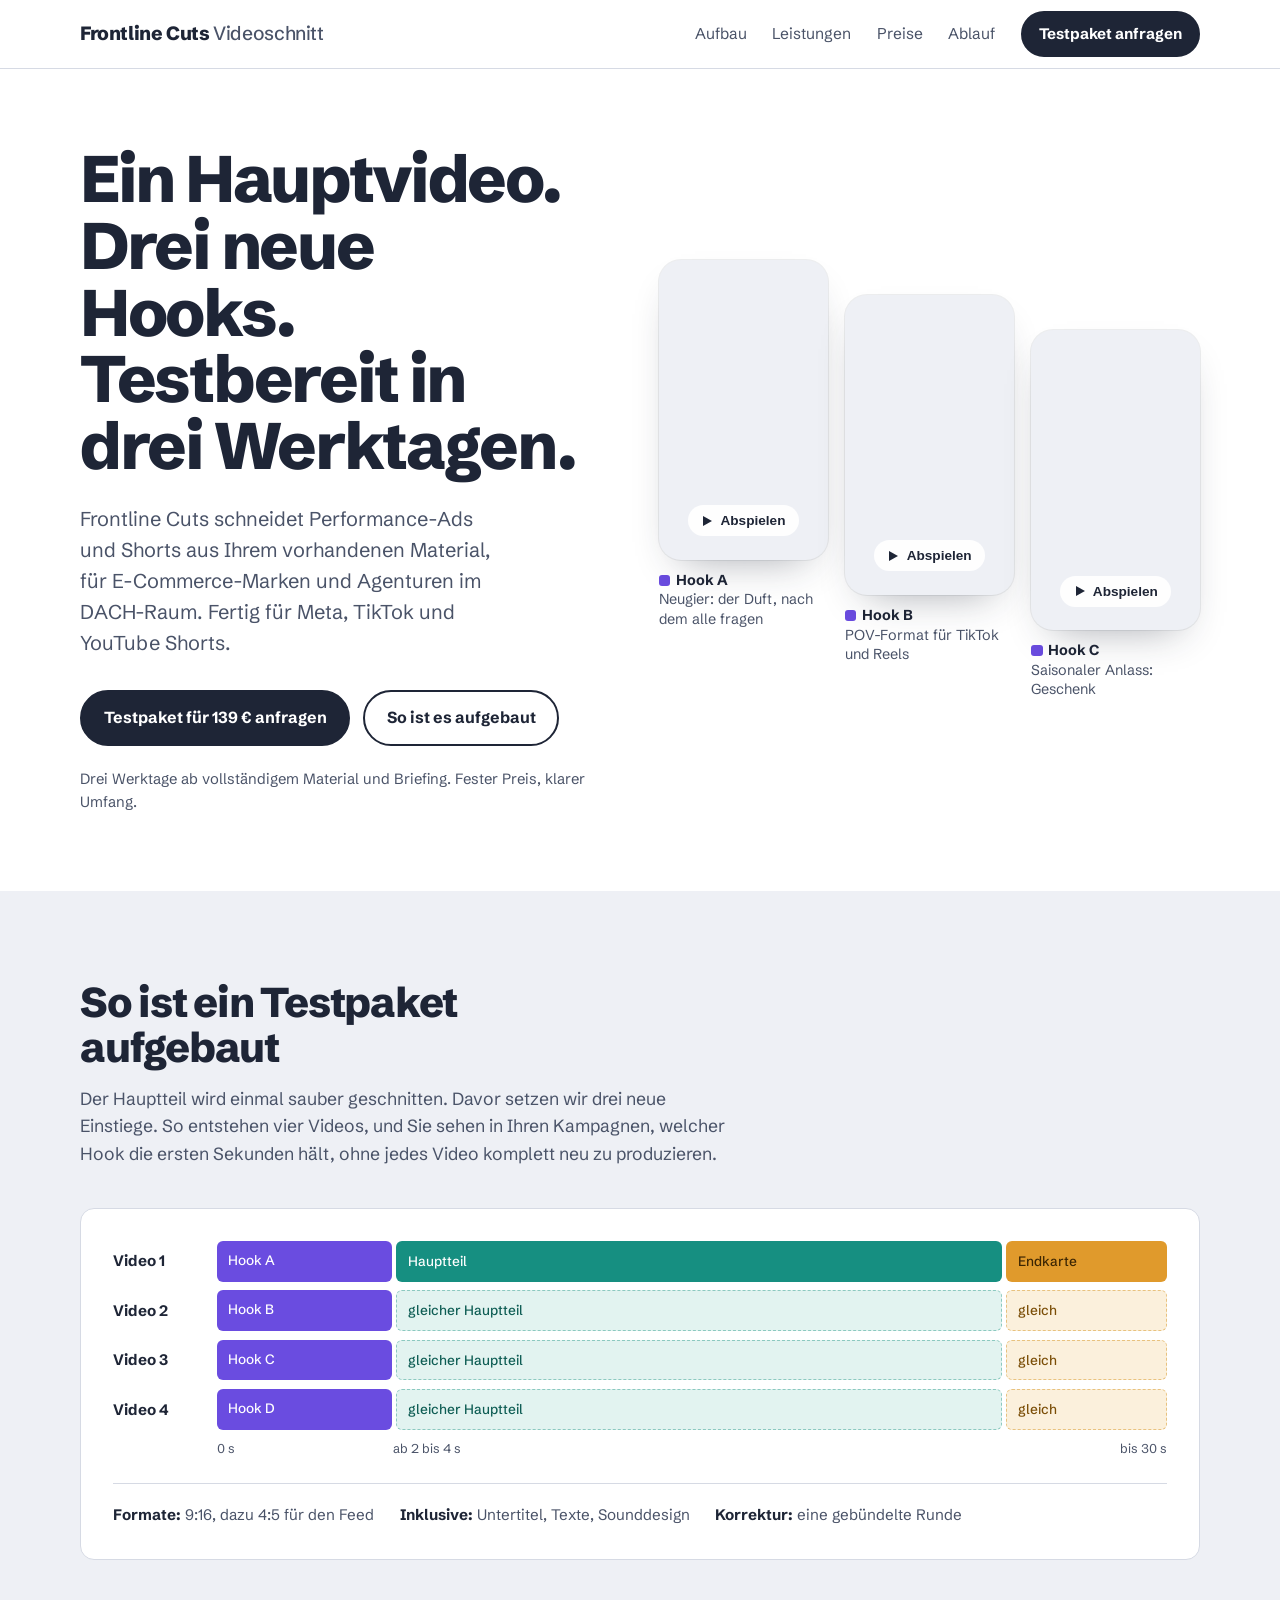
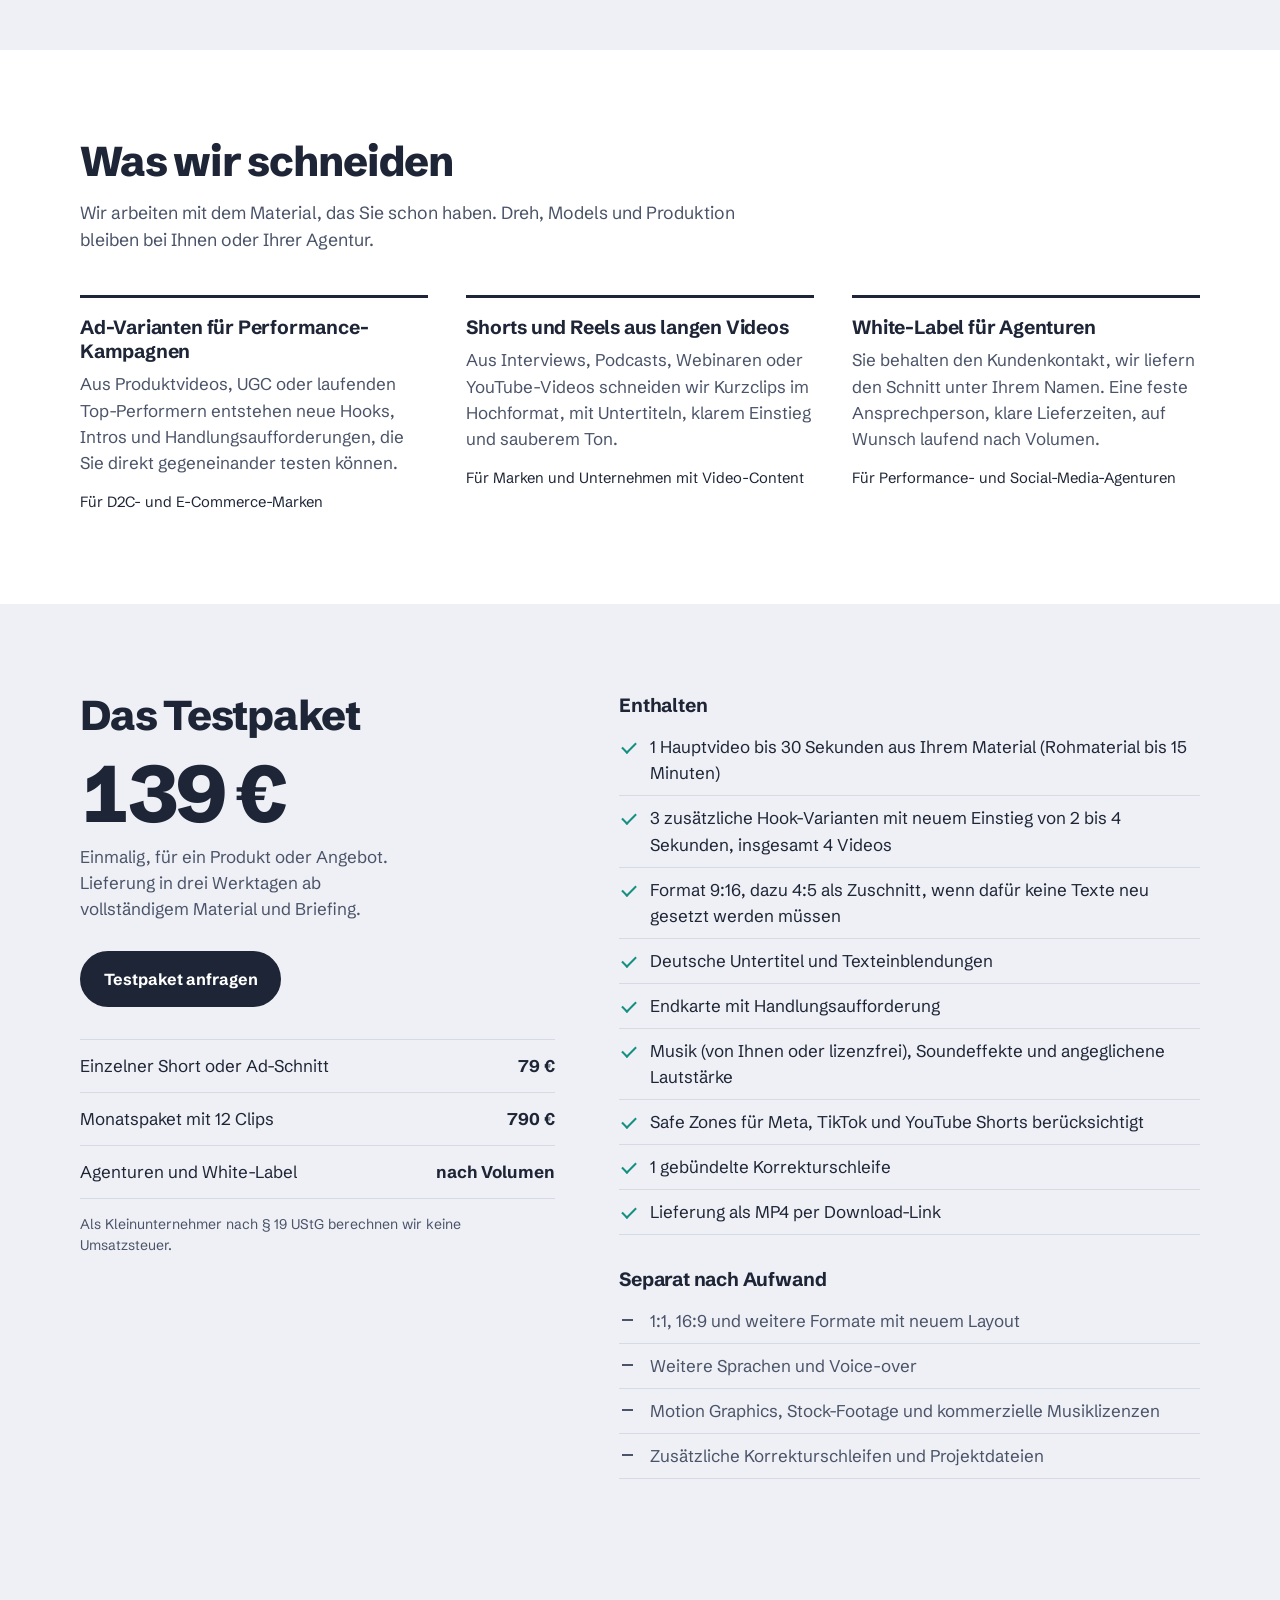
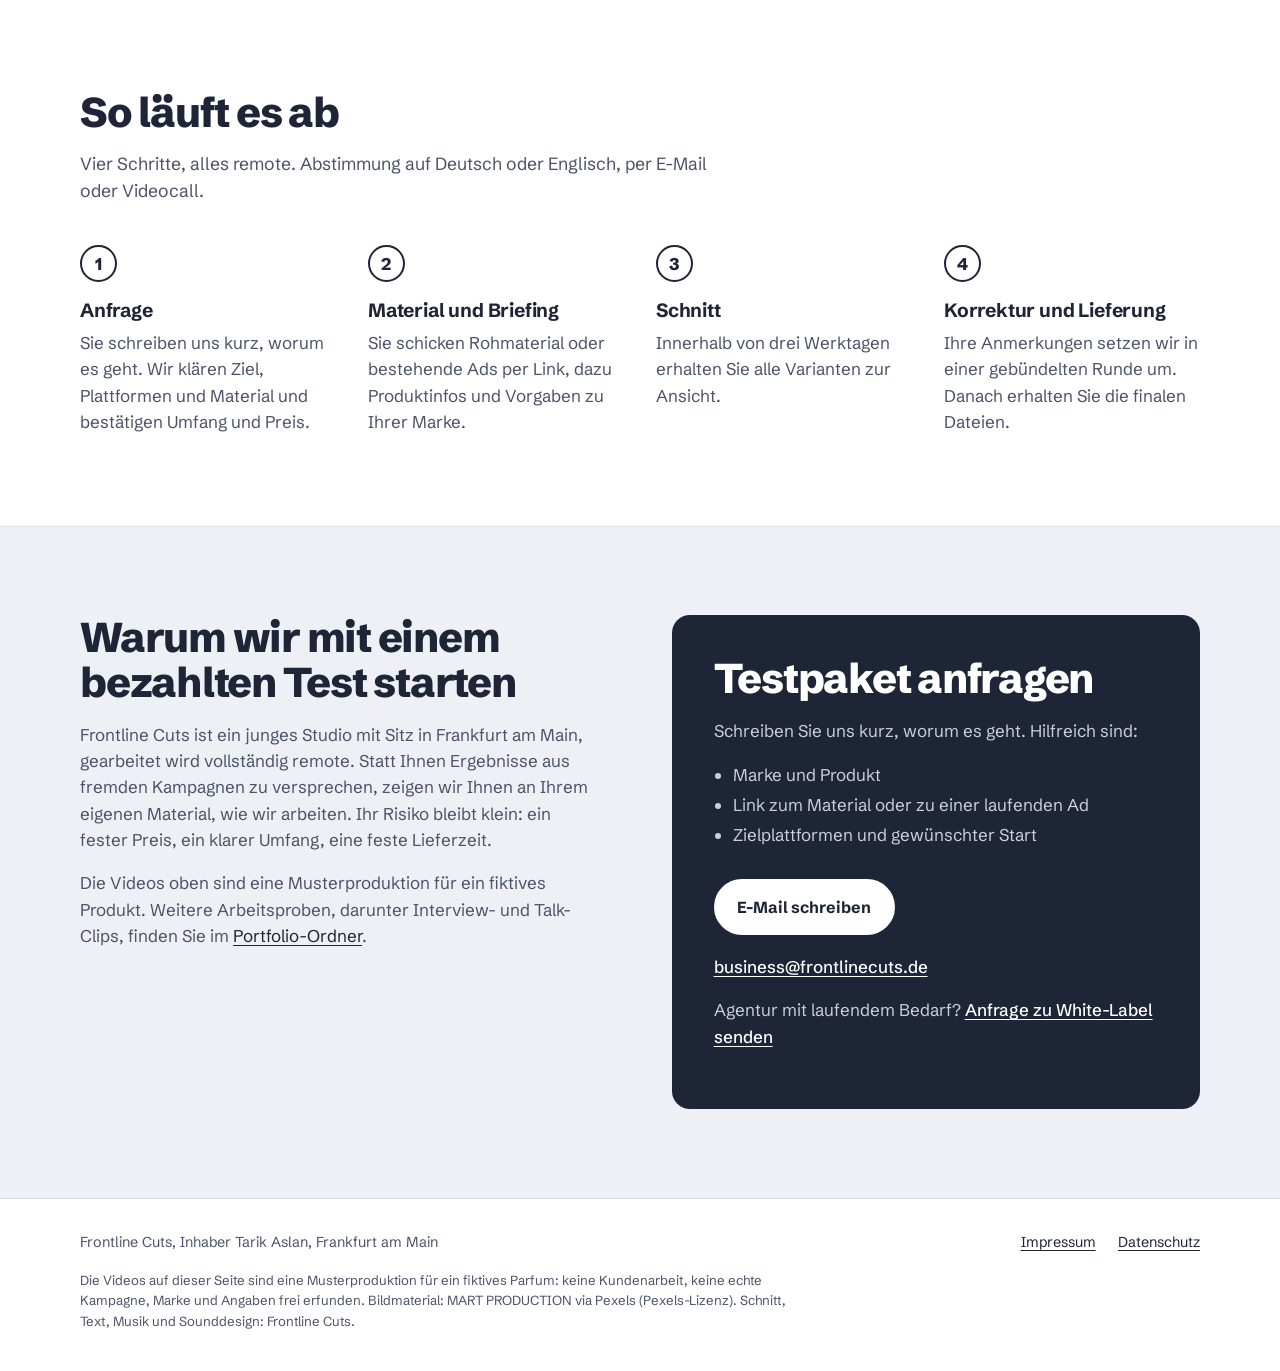
==== index.html @ 0da8eb4f "Website frontlinecuts.de: Seiten, Styles, Schriften" ====
<!DOCTYPE html>
<html lang="de">
<head>
<meta charset="utf-8">
<meta name="viewport" content="width=device-width, initial-scale=1">
<title>Frontline Cuts | Ad-Varianten und Shorts für E-Commerce und Agenturen</title>
<meta name="description" content="Frontline Cuts schneidet Performance-Ads, Hook-Varianten und Shorts aus Ihrem Material. Für E-Commerce-Marken und Agenturen im DACH-Raum. Testpaket für 139 €, Lieferung in drei Werktagen.">
<meta property="og:title" content="Frontline Cuts | Ein Hauptvideo, drei neue Hooks">
<meta property="og:description" content="Performance-Ads und Shorts aus Ihrem Material. Testpaket für 139 €, Lieferung in drei Werktagen.">
<meta property="og:type" content="website">
<meta property="og:url" content="https://frontlinecuts.de/">
<meta property="og:image" content="https://frontlinecuts.de/media/parfum-hook-a.jpg">
<link rel="preload" href="fonts/schibsted-grotesk-latin-800-normal.woff2" as="font" type="font/woff2" crossorigin>
<link rel="stylesheet" href="style.css">
<link rel="icon" href="data:image/svg+xml,%3Csvg xmlns='http://www.w3.org/2000/svg' viewBox='0 0 32 32'%3E%3Crect width='32' height='32' rx='7' fill='%231e2536'/%3E%3Crect x='7' y='9' width='5' height='14' rx='1.5' fill='%236a4ce0'/%3E%3Crect x='13.5' y='9' width='11.5' height='14' rx='1.5' fill='%23ffffff'/%3E%3C/svg%3E">
</head>
<body>
<a class="skip" href="#inhalt">Zum Inhalt springen</a>

<header class="site-head">
  <div class="wrap">
    <a class="wordmark" href="#top">Frontline Cuts <span>Videoschnitt</span></a>
    <nav class="nav" aria-label="Hauptnavigation">
      <a href="#aufbau">Aufbau</a>
      <a href="#leistungen">Leistungen</a>
      <a href="#testpaket">Preise</a>
      <a href="#ablauf">Ablauf</a>
      <a class="btn" href="#kontakt">Testpaket anfragen</a>
    </nav>
  </div>
</header>

<main id="inhalt">
  <section class="hero" id="top">
    <div class="wrap">
      <div>
        <h1>Ein Hauptvideo. Drei neue Hooks. Testbereit in drei Werktagen.</h1>
        <p class="lede">Frontline Cuts schneidet Performance-Ads und Shorts aus Ihrem vorhandenen Material, für E-Commerce-Marken und Agenturen im DACH-Raum. Fertig für Meta, TikTok und YouTube Shorts.</p>
        <div class="actions">
          <a class="btn" href="#kontakt">Testpaket für 139 € anfragen</a>
          <a class="btn btn-quiet" href="#aufbau">So ist es aufgebaut</a>
        </div>
        <p class="fineprint">Drei Werktage ab vollständigem Material und Briefing. Fester Preis, klarer Umfang.</p>
      </div>

      <div>
        <div class="triptych">
          <figure class="variant">
            <div class="frame">
              <video preload="none" playsinline poster="media/parfum-hook-a.jpg" aria-label="Hook A: Der Duft, nach dem dich alle fragen.">
                <source src="media/parfum-hook-a.mp4" type="video/mp4">
              </video>
              <button class="play" type="button" aria-label="Hook A abspielen"><span><svg viewBox="0 0 12 12" aria-hidden="true"><path d="M2 1l9 5-9 5z" fill="currentColor"/></svg>Abspielen</span></button>
            </div>
            <figcaption><b><i class="tag-hook" aria-hidden="true"></i>Hook A</b>Neugier: der Duft, nach dem alle fragen</figcaption>
          </figure>
          <figure class="variant">
            <div class="frame">
              <video preload="none" playsinline poster="media/parfum-hook-b.jpg" aria-label="Hook B: POV, du hast deinen Signature-Duft gefunden.">
                <source src="media/parfum-hook-b.mp4" type="video/mp4">
              </video>
              <button class="play" type="button" aria-label="Hook B abspielen"><span><svg viewBox="0 0 12 12" aria-hidden="true"><path d="M2 1l9 5-9 5z" fill="currentColor"/></svg>Abspielen</span></button>
            </div>
            <figcaption><b><i class="tag-hook" aria-hidden="true"></i>Hook B</b>POV-Format für TikTok und Reels</figcaption>
          </figure>
          <figure class="variant">
            <div class="frame">
              <video preload="none" playsinline poster="media/parfum-hook-c.jpg" aria-label="Hook C: Noch kein Geschenk? Das hier kommt an.">
                <source src="media/parfum-hook-c.mp4" type="video/mp4">
              </video>
              <button class="play" type="button" aria-label="Hook C abspielen"><span><svg viewBox="0 0 12 12" aria-hidden="true"><path d="M2 1l9 5-9 5z" fill="currentColor"/></svg>Abspielen</span></button>
            </div>
            <figcaption><b><i class="tag-hook" aria-hidden="true"></i>Hook C</b>Saisonaler Anlass: Geschenk</figcaption>
          </figure>
        </div>
      </div>
    </div>
  </section>

  <section class="band" id="aufbau">
    <div class="wrap">
      <h2>So ist ein Testpaket aufgebaut</h2>
      <p class="intro">Der Hauptteil wird einmal sauber geschnitten. Davor setzen wir drei neue Einstiege. So entstehen vier Videos, und Sie sehen in Ihren Kampagnen, welcher Hook die ersten Sekunden hält, ohne jedes Video komplett neu zu produzieren.</p>

      <div class="timeline" role="img" aria-label="Schema: drei Videos mit je eigenem Hook am Anfang, gleichem Hauptteil und gleicher Endkarte.">
        <div class="tl-row">
          <div class="tl-label">Video 1</div>
          <div class="tl-track"><div class="clip clip-hook" data-short="A">Hook A</div><div class="clip clip-body first">Hauptteil</div><div class="clip clip-cta first" data-short="CTA">Endkarte</div></div>
        </div>
        <div class="tl-row">
          <div class="tl-label">Video 2</div>
          <div class="tl-track"><div class="clip clip-hook" data-short="B">Hook B</div><div class="clip clip-body" data-short="gleicher Teil">gleicher Hauptteil</div><div class="clip clip-cta" data-short="=">gleich</div></div>
        </div>
        <div class="tl-row">
          <div class="tl-label">Video 3</div>
          <div class="tl-track"><div class="clip clip-hook" data-short="C">Hook C</div><div class="clip clip-body" data-short="gleicher Teil">gleicher Hauptteil</div><div class="clip clip-cta" data-short="=">gleich</div></div>
        </div>
        <div class="tl-row">
          <div class="tl-label">Video 4</div>
          <div class="tl-track"><div class="clip clip-hook" data-short="D">Hook D</div><div class="clip clip-body" data-short="gleicher Teil">gleicher Hauptteil</div><div class="clip clip-cta" data-short="=">gleich</div></div>
        </div>
        <div class="tl-axis" aria-hidden="true">
          <div></div>
          <div class="tl-ticks"><span>0 s</span><span>ab 2 bis 4 s</span><span><i></i>bis 30 s</span></div>
        </div>
        <div class="tl-note">
          <span><strong>Formate:</strong> 9:16, dazu 4:5 für den Feed</span>
          <span><strong>Inklusive:</strong> Untertitel, Texte, Sounddesign</span>
          <span><strong>Korrektur:</strong> eine gebündelte Runde</span>
        </div>
      </div>
    </div>
  </section>

  <section id="leistungen">
    <div class="wrap">
      <h2>Was wir schneiden</h2>
      <p class="intro">Wir arbeiten mit dem Material, das Sie schon haben. Dreh, Models und Produktion bleiben bei Ihnen oder Ihrer Agentur.</p>
      <div class="services">
        <div class="service">
          <h3>Ad-Varianten für Performance-Kampagnen</h3>
          <p>Aus Produktvideos, UGC oder laufenden Top-Performern entstehen neue Hooks, Intros und Handlungsaufforderungen, die Sie direkt gegeneinander testen können.</p>
          <p class="for">Für D2C- und E-Commerce-Marken</p>
        </div>
        <div class="service">
          <h3>Shorts und Reels aus langen Videos</h3>
          <p>Aus Interviews, Podcasts, Webinaren oder YouTube-Videos schneiden wir Kurzclips im Hochformat, mit Untertiteln, klarem Einstieg und sauberem Ton.</p>
          <p class="for">Für Marken und Unternehmen mit Video-Content</p>
        </div>
        <div class="service">
          <h3>White-Label für Agenturen</h3>
          <p>Sie behalten den Kundenkontakt, wir liefern den Schnitt unter Ihrem Namen. Eine feste Ansprechperson, klare Lieferzeiten, auf Wunsch laufend nach Volumen.</p>
          <p class="for">Für Performance- und Social-Media-Agenturen</p>
        </div>
      </div>
    </div>
  </section>

  <section class="band" id="testpaket">
    <div class="wrap offer">
      <div>
        <h2>Das Testpaket</h2>
        <p class="price">139 €</p>
        <p class="price-note">Einmalig, für ein Produkt oder Angebot. Lieferung in drei Werktagen ab vollständigem Material und Briefing.</p>
        <a class="btn" href="#kontakt">Testpaket anfragen</a>
        <ul class="more-prices">
          <li><span>Einzelner Short oder Ad-Schnitt</span><span>79 €</span></li>
          <li><span>Monatspaket mit 12 Clips</span><span>790 €</span></li>
          <li><span>Agenturen und White-Label</span><span>nach Volumen</span></li>
        </ul>
        <p class="tax">Als Kleinunternehmer nach § 19 UStG berechnen wir keine Umsatzsteuer.</p>
      </div>
      <div class="scope">
        <h3>Enthalten</h3>
        <ul>
          <li>1 Hauptvideo bis 30 Sekunden aus Ihrem Material (Rohmaterial bis 15 Minuten)</li>
          <li>3 zusätzliche Hook-Varianten mit neuem Einstieg von 2 bis 4 Sekunden, insgesamt 4 Videos</li>
          <li>Format 9:16, dazu 4:5 als Zuschnitt, wenn dafür keine Texte neu gesetzt werden müssen</li>
          <li>Deutsche Untertitel und Texteinblendungen</li>
          <li>Endkarte mit Handlungsaufforderung</li>
          <li>Musik (von Ihnen oder lizenzfrei), Soundeffekte und angeglichene Lautstärke</li>
          <li>Safe Zones für Meta, TikTok und YouTube Shorts berücksichtigt</li>
          <li>1 gebündelte Korrekturschleife</li>
          <li>Lieferung als MP4 per Download-Link</li>
        </ul>
        <h3>Separat nach Aufwand</h3>
        <ul class="extra">
          <li>1:1, 16:9 und weitere Formate mit neuem Layout</li>
          <li>Weitere Sprachen und Voice-over</li>
          <li>Motion Graphics, Stock-Footage und kommerzielle Musiklizenzen</li>
          <li>Zusätzliche Korrekturschleifen und Projektdateien</li>
        </ul>
      </div>
    </div>
  </section>

  <section id="ablauf">
    <div class="wrap">
      <h2>So läuft es ab</h2>
      <p class="intro">Vier Schritte, alles remote. Abstimmung auf Deutsch oder Englisch, per E-Mail oder Videocall.</p>
      <ol class="steps">
        <li><h3>Anfrage</h3><p>Sie schreiben uns kurz, worum es geht. Wir klären Ziel, Plattformen und Material und bestätigen Umfang und Preis.</p></li>
        <li><h3>Material und Briefing</h3><p>Sie schicken Rohmaterial oder bestehende Ads per Link, dazu Produktinfos und Vorgaben zu Ihrer Marke.</p></li>
        <li><h3>Schnitt</h3><p>Innerhalb von drei Werktagen erhalten Sie alle Varianten zur Ansicht.</p></li>
        <li><h3>Korrektur und Lieferung</h3><p>Ihre Anmerkungen setzen wir in einer gebündelten Runde um. Danach erhalten Sie die finalen Dateien.</p></li>
      </ol>
    </div>
  </section>

  <section class="band" id="kontakt">
    <div class="wrap split">
      <div>
        <h2>Warum wir mit einem bezahlten Test starten</h2>
        <p>Frontline Cuts ist ein junges Studio mit Sitz in Frankfurt am Main, gearbeitet wird vollständig remote. Statt Ihnen Ergebnisse aus fremden Kampagnen zu versprechen, zeigen wir Ihnen an Ihrem eigenen Material, wie wir arbeiten. Ihr Risiko bleibt klein: ein fester Preis, ein klarer Umfang, eine feste Lieferzeit.</p>
        <p>Die Videos oben sind eine Musterproduktion für ein fiktives Produkt. Weitere Arbeitsproben, darunter Interview- und Talk-Clips, finden Sie im <a href="https://www.icloud.com/iclouddrive/05eYKphAhD6WHG9qnhmRTM9SQ#Frontline_Cuts_Arbeitsproben" rel="noopener">Portfolio-Ordner</a>.</p>
      </div>
      <div class="contact-card">
        <h2>Testpaket anfragen</h2>
        <p>Schreiben Sie uns kurz, worum es geht. Hilfreich sind:</p>
        <ul class="checklist">
          <li>Marke und Produkt</li>
          <li>Link zum Material oder zu einer laufenden Ad</li>
          <li>Zielplattformen und gewünschter Start</li>
        </ul>
        <a class="btn" href="mailto:business@frontlinecuts.de?subject=Anfrage%20Testpaket&amp;body=Guten%20Tag%2C%0A%0Awir%20interessieren%20uns%20f%C3%BCr%20das%20Testpaket.%0A%0AMarke%20/%20Produkt%3A%0ALink%20zum%20Material%20oder%20zum%20Top-Performer%3A%0AZielplattformen%20%28z.%20B.%20Meta%2C%20TikTok%29%3A%0AGew%C3%BCnschter%20Start%3A%0A%0AViele%20Gr%C3%BC%C3%9Fe%0A">E-Mail schreiben</a>
        <a class="mail" href="mailto:business@frontlinecuts.de">business@frontlinecuts.de</a>
        <p>Agentur mit laufendem Bedarf? <a class="mail" style="display:inline;margin:0" href="mailto:business@frontlinecuts.de?subject=Anfrage%20Agentur%20/%20White-Label&amp;body=Guten%20Tag%2C%0A%0Awir%20sind%20eine%20Agentur%20und%20suchen%20Unterst%C3%BCtzung%20beim%20Schnitt.%0A%0AAgentur%3A%0AArt%20der%20Videos%20%28Ads%2C%20Shorts%2C%20Reels%29%3A%0AUngef%C3%A4hres%20Volumen%20pro%20Monat%3A%0AAnsprechpartner%3A%0A%0AViele%20Gr%C3%BC%C3%9Fe%0A">Anfrage zu White-Label senden</a></p>
      </div>
    </div>
  </section>
</main>

<footer class="site-foot">
  <div class="wrap">
    <span>Frontline Cuts, Inhaber Tarik Aslan, Frankfurt am Main</span>
    <nav aria-label="Rechtliches"><a href="impressum.html">Impressum</a><a href="datenschutz.html">Datenschutz</a></nav>
    <p class="credits">Die Videos auf dieser Seite sind eine Musterproduktion für ein fiktives Parfum: keine Kundenarbeit, keine echte Kampagne, Marke und Angaben frei erfunden. Bildmaterial: MART PRODUCTION via Pexels (Pexels-Lizenz). Schnitt, Text, Musik und Sounddesign: Frontline Cuts.</p>
  </div>
</footer>

<script>
  document.querySelectorAll('.frame').forEach(function (frame) {
    var video = frame.querySelector('video');
    var button = frame.querySelector('.play');
    button.addEventListener('click', function () {
      document.querySelectorAll('.frame video').forEach(function (other) {
        if (other !== video && !other.paused) { other.pause(); }
      });
      video.controls = true;
      button.hidden = true;
      video.play();
    });
    video.addEventListener('ended', function () {
      video.controls = false;
      video.load();
      button.hidden = false;
    });
  });
</script>
</body>
</html>
---- style.css ----
@font-face { font-family: "Schibsted Grotesk"; font-weight: 400; font-style: normal; font-display: swap; src: url("fonts/schibsted-grotesk-latin-400-normal.woff2") format("woff2"); }
@font-face { font-family: "Schibsted Grotesk"; font-weight: 500; font-style: normal; font-display: swap; src: url("fonts/schibsted-grotesk-latin-500-normal.woff2") format("woff2"); }
@font-face { font-family: "Schibsted Grotesk"; font-weight: 700; font-style: normal; font-display: swap; src: url("fonts/schibsted-grotesk-latin-700-normal.woff2") format("woff2"); }
@font-face { font-family: "Schibsted Grotesk"; font-weight: 800; font-style: normal; font-display: swap; src: url("fonts/schibsted-grotesk-latin-800-normal.woff2") format("woff2"); }

:root {
  --ink: #1e2536;
  --ink-soft: #4a5368;
  --paper: #ffffff;
  --mist: #eef0f5;
  --line: #d6dae4;
  --hook: #6a4ce0;
  --body: #168f81;
  --cta: #e09a2c;
  --hook-tint: #ece8fc;
  --body-tint: #e2f3f0;
  --cta-tint: #fbf0dc;
  --radius-frame: 22px;
  --radius-small: 8px;
  --wrap: 1120px;
}

*, *::before, *::after { box-sizing: border-box; }
html { -webkit-text-size-adjust: 100%; scroll-behavior: smooth; }
@media (prefers-reduced-motion: reduce) { html { scroll-behavior: auto; } }
body {
  margin: 0;
  font-family: "Schibsted Grotesk", system-ui, -apple-system, "Segoe UI", sans-serif;
  font-size: 1.0625rem;
  line-height: 1.55;
  color: var(--ink);
  background: var(--paper);
  font-feature-settings: "tnum" 0;
}
img, video { display: block; max-width: 100%; }
a { color: var(--ink); text-decoration-thickness: 1px; text-underline-offset: 3px; }
a:hover { color: var(--hook); }
:focus-visible { outline: 3px solid var(--hook); outline-offset: 3px; border-radius: 4px; }

.wrap { width: min(100% - 2.5rem, var(--wrap)); margin-inline: auto; }
.skip { position: absolute; left: -999px; top: 0; background: var(--ink); color: #fff; padding: .6rem 1rem; z-index: 10; }
.skip:focus { left: 1rem; top: 1rem; }

/* Header */
.site-head { border-bottom: 1px solid var(--line); background: var(--paper); position: sticky; top: 0; z-index: 5; }
.site-head .wrap { display: flex; align-items: center; justify-content: space-between; gap: 1.5rem; min-height: 68px; }
.wordmark { font-weight: 800; font-size: 1.2rem; letter-spacing: -0.02em; text-decoration: none; color: var(--ink); }
.wordmark span { color: var(--ink-soft); font-weight: 500; }
.nav { display: flex; align-items: center; gap: 1.6rem; font-size: .975rem; }
.nav a { text-decoration: none; color: var(--ink-soft); }
.nav a:hover { color: var(--ink); }

.btn {
  display: inline-flex; align-items: center; justify-content: center; gap: .5rem;
  font: inherit; font-weight: 700; font-size: 1rem;
  padding: .85rem 1.35rem; border-radius: 999px; border: 2px solid var(--ink);
  background: var(--ink); color: #fff; text-decoration: none; cursor: pointer;
  transition: background .15s ease, color .15s ease;
}
.btn:hover { background: var(--hook); border-color: var(--hook); color: #fff; }
.btn-quiet { background: transparent; color: var(--ink); }
.btn-quiet:hover { background: var(--ink); border-color: var(--ink); color: #fff; }
.nav .btn { padding: .55rem 1rem; font-size: .95rem; color: #fff; }

/* Hero */
.hero { padding: clamp(2.5rem, 6vw, 5rem) 0 clamp(3rem, 6vw, 5rem); }
.hero .wrap { display: grid; grid-template-columns: minmax(0, 1fr) minmax(0, 1.05fr); gap: clamp(2rem, 5vw, 4.5rem); align-items: center; }
.hero h1 {
  font-size: clamp(2.4rem, 5.2vw, 4.1rem); line-height: 1.02; letter-spacing: -0.035em;
  font-weight: 800; margin: 0 0 1.4rem; max-width: 15ch;
}
.hero .lede { font-size: clamp(1.1rem, 1.6vw, 1.25rem); color: var(--ink-soft); max-width: 36ch; margin: 0 0 2rem; }
.hero .actions { display: flex; flex-wrap: wrap; gap: .8rem; }
.hero .fineprint { margin: 1.4rem 0 0; font-size: .925rem; color: var(--ink-soft); }

.triptych { display: grid; grid-template-columns: repeat(3, minmax(0, 1fr)); gap: clamp(.6rem, 1.4vw, 1.1rem); align-items: start; }
.variant { margin: 0; }
.variant:nth-child(2) { margin-top: 2.2rem; }
.variant:nth-child(3) { margin-top: 4.4rem; }
.frame {
  position: relative; aspect-ratio: 9 / 16; border-radius: var(--radius-frame); overflow: hidden;
  background: var(--mist); box-shadow: 0 0 0 1px rgba(30, 37, 54, .08), 0 18px 40px -22px rgba(30, 37, 54, .45);
}
.frame video, .frame img { width: 100%; height: 100%; object-fit: cover; }
.frame .play {
  position: absolute; inset: 0; width: 100%; height: 100%; border: 0; padding: 0; cursor: pointer;
  background: transparent; display: flex; align-items: flex-end; justify-content: center; padding-bottom: 14%;
}
.frame .play span {
  display: inline-flex; align-items: center; gap: .45rem; background: rgba(255, 255, 255, .94); color: var(--ink);
  font-weight: 700; font-size: .85rem; padding: .5rem .85rem; border-radius: 999px;
}
.frame .play svg { width: 12px; height: 12px; }
.frame .play:hover span { background: #fff; color: var(--hook); }
.variant figcaption { margin-top: .7rem; font-size: .9rem; line-height: 1.35; color: var(--ink-soft); }
.variant figcaption b { display: block; color: var(--ink); font-weight: 700; }
.tag-hook { display: inline-block; width: .7rem; height: .7rem; border-radius: 3px; background: var(--hook); margin-right: .35rem; vertical-align: -1px; }

/* Sections */
section { padding: clamp(3.5rem, 7vw, 6rem) 0; }
.band { background: var(--mist); }
h2 { font-size: clamp(1.8rem, 3.4vw, 2.6rem); line-height: 1.08; letter-spacing: -0.03em; font-weight: 800; margin: 0 0 1rem; max-width: 20ch; }
h3 { font-size: 1.2rem; line-height: 1.25; letter-spacing: -0.01em; margin: 0 0 .5rem; font-weight: 700; }
.intro { color: var(--ink-soft); max-width: 60ch; margin: 0 0 2.5rem; font-size: 1.1rem; }

/* Timeline anatomy */
.timeline { background: var(--paper); border: 1px solid var(--line); border-radius: 14px; padding: clamp(1.1rem, 2.5vw, 2rem); }
.tl-row { display: grid; grid-template-columns: 5.5rem minmax(0, 1fr); align-items: center; gap: 1rem; margin-bottom: .55rem; }
.tl-label { font-weight: 700; font-size: .95rem; }
.tl-track { display: grid; grid-template-columns: 2.6fr 9fr 2.4fr; gap: 4px; }
.clip { border-radius: 6px; padding: .55rem .7rem; font-size: .85rem; font-weight: 500; white-space: nowrap; overflow: hidden; text-overflow: ellipsis; }
.clip-hook { background: var(--hook); color: #fff; }
.clip-body { background: var(--body-tint); color: #0d5c53; border: 1px dashed #8cc9c0; }
.clip-body.first { background: var(--body); color: #fff; border-color: var(--body); }
.clip-cta { background: var(--cta-tint); color: #7a4d06; border: 1px dashed #e8c27f; }
.clip-cta.first { background: var(--cta); color: #3b2503; border-color: var(--cta); }
.tl-axis { display: grid; grid-template-columns: 5.5rem minmax(0, 1fr); gap: 1rem; margin-top: .6rem; }
.tl-ticks { display: grid; grid-template-columns: 2.6fr 9fr 2.4fr; font-size: .8rem; color: var(--ink-soft); font-feature-settings: "tnum" 1; }
.tl-ticks span:last-child { display: flex; justify-content: space-between; }
.tl-note { display: flex; flex-wrap: wrap; gap: .6rem 1.6rem; margin-top: 1.5rem; padding-top: 1.2rem; border-top: 1px solid var(--line); font-size: .95rem; color: var(--ink-soft); }
.tl-note strong { color: var(--ink); }

/* Services */
.services { display: grid; grid-template-columns: repeat(3, minmax(0, 1fr)); gap: clamp(1.5rem, 3vw, 3rem); }
.service { border-top: 3px solid var(--ink); padding-top: 1.1rem; }
.service p { margin: 0; color: var(--ink-soft); }
.service .for { margin-top: .9rem; font-size: .925rem; color: var(--ink); }

/* Offer */
.offer { display: grid; grid-template-columns: minmax(0, .9fr) minmax(0, 1.1fr); gap: clamp(2rem, 5vw, 4.5rem); align-items: start; }
.price { font-size: clamp(3.4rem, 7vw, 5rem); font-weight: 800; letter-spacing: -0.04em; line-height: 1; margin: .2rem 0 .6rem; font-feature-settings: "tnum" 1; }
.price-note { color: var(--ink-soft); margin: 0 0 1.8rem; max-width: 34ch; }
.more-prices { margin: 2rem 0 0; padding: 0; list-style: none; border-top: 1px solid var(--line); }
.more-prices li { display: flex; justify-content: space-between; gap: 1rem; padding: .8rem 0; border-bottom: 1px solid var(--line); }
.more-prices li span:last-child { font-weight: 700; font-feature-settings: "tnum" 1; white-space: nowrap; }
.tax { font-size: .875rem; color: var(--ink-soft); margin: .9rem 0 0; }
.scope h3 { margin-top: 0; }
.scope ul { margin: 0 0 2rem; padding: 0; list-style: none; }
.scope li { position: relative; padding: .55rem 0 .55rem 1.9rem; border-bottom: 1px solid var(--line); }
.scope li::before { content: ""; position: absolute; left: .15rem; top: 1.05rem; width: .9rem; height: .5rem; border-left: 2.5px solid var(--body); border-bottom: 2.5px solid var(--body); transform: rotate(-45deg); }
.scope .extra li::before { width: .7rem; height: 0; border-left: 0; border-bottom: 2.5px solid var(--ink-soft); transform: none; top: 1.25rem; }
.scope .extra li { color: var(--ink-soft); }

/* Steps */
.steps { list-style: none; margin: 0; padding: 0; display: grid; grid-template-columns: repeat(4, minmax(0, 1fr)); gap: clamp(1rem, 2.5vw, 2rem); counter-reset: step; }
.steps li { counter-increment: step; }
.steps li::before {
  content: counter(step); display: flex; align-items: center; justify-content: center;
  width: 2.3rem; height: 2.3rem; border-radius: 50%; border: 2px solid var(--ink); font-weight: 800; margin-bottom: 1rem;
}
.steps p { margin: 0; color: var(--ink-soft); }

/* Honest note + contact */
.split { display: grid; grid-template-columns: minmax(0, 1fr) minmax(0, 1fr); gap: clamp(2rem, 5vw, 4.5rem); align-items: start; }
.split p { color: var(--ink-soft); max-width: 52ch; }
.contact-card { background: var(--ink); color: #fff; border-radius: 18px; padding: clamp(1.6rem, 3.5vw, 2.6rem); }
.contact-card h2 { color: #fff; }
.contact-card p { color: #c9cfdc; }
.contact-card .btn { background: #fff; color: var(--ink); border-color: #fff; margin-top: .5rem; }
.contact-card .btn:hover { background: var(--hook); border-color: var(--hook); color: #fff; }
.contact-card .mail { display: block; margin-top: 1.2rem; color: #fff; font-weight: 500; }
.contact-card .mail:hover { color: #d9d1ff; }
.checklist { margin: 1rem 0 1.4rem; padding-left: 1.2rem; color: #c9cfdc; }
.checklist li { margin: .25rem 0; }

/* Footer */
.site-foot { border-top: 1px solid var(--line); padding: 2rem 0 2.5rem; font-size: .9rem; color: var(--ink-soft); }
.site-foot .wrap { display: flex; flex-wrap: wrap; justify-content: space-between; gap: 1rem 2rem; }
.site-foot nav { display: flex; gap: 1.4rem; }
.site-foot .credits { flex-basis: 100%; font-size: .825rem; margin: 0; max-width: 90ch; }

/* Legal pages */
.legal { padding: clamp(2.5rem, 6vw, 4.5rem) 0; }
.legal .wrap { max-width: 760px; }
.legal h1 { font-size: clamp(2rem, 4vw, 2.8rem); letter-spacing: -0.03em; margin: 0 0 2rem; }
.legal h2 { font-size: 1.35rem; margin: 2.2rem 0 .6rem; max-width: none; letter-spacing: -0.015em; }
.legal h3 { font-size: 1.05rem; margin: 1.4rem 0 .4rem; }
.legal p, .legal li { color: var(--ink-soft); }
.legal address { font-style: normal; color: var(--ink); }

/* Responsive */
@media (max-width: 900px) {
  .hero .wrap, .offer, .split { grid-template-columns: 1fr; }
  .services { grid-template-columns: 1fr; }
  .steps { grid-template-columns: 1fr 1fr; }
  .nav a:not(.btn) { display: none; }
  .variant:nth-child(2) { margin-top: 1.2rem; }
  .variant:nth-child(3) { margin-top: 2.4rem; }
}
@media (max-width: 560px) {
  body { font-size: 1rem; }
  .steps { grid-template-columns: 1fr; }
  .tl-row, .tl-axis { grid-template-columns: 3.6rem minmax(0, 1fr); gap: .5rem; }
  .clip { font-size: .72rem; padding: .45rem .4rem; }
  .clip[data-short] { font-size: 0; }
  .clip[data-short]::after { content: attr(data-short); font-size: .72rem; }
  .tl-ticks { font-size: .7rem; }
  .frame .play span { font-size: .72rem; padding: .35rem .55rem; }
  .variant figcaption { font-size: .78rem; }
  .wordmark span { display: none; }
}
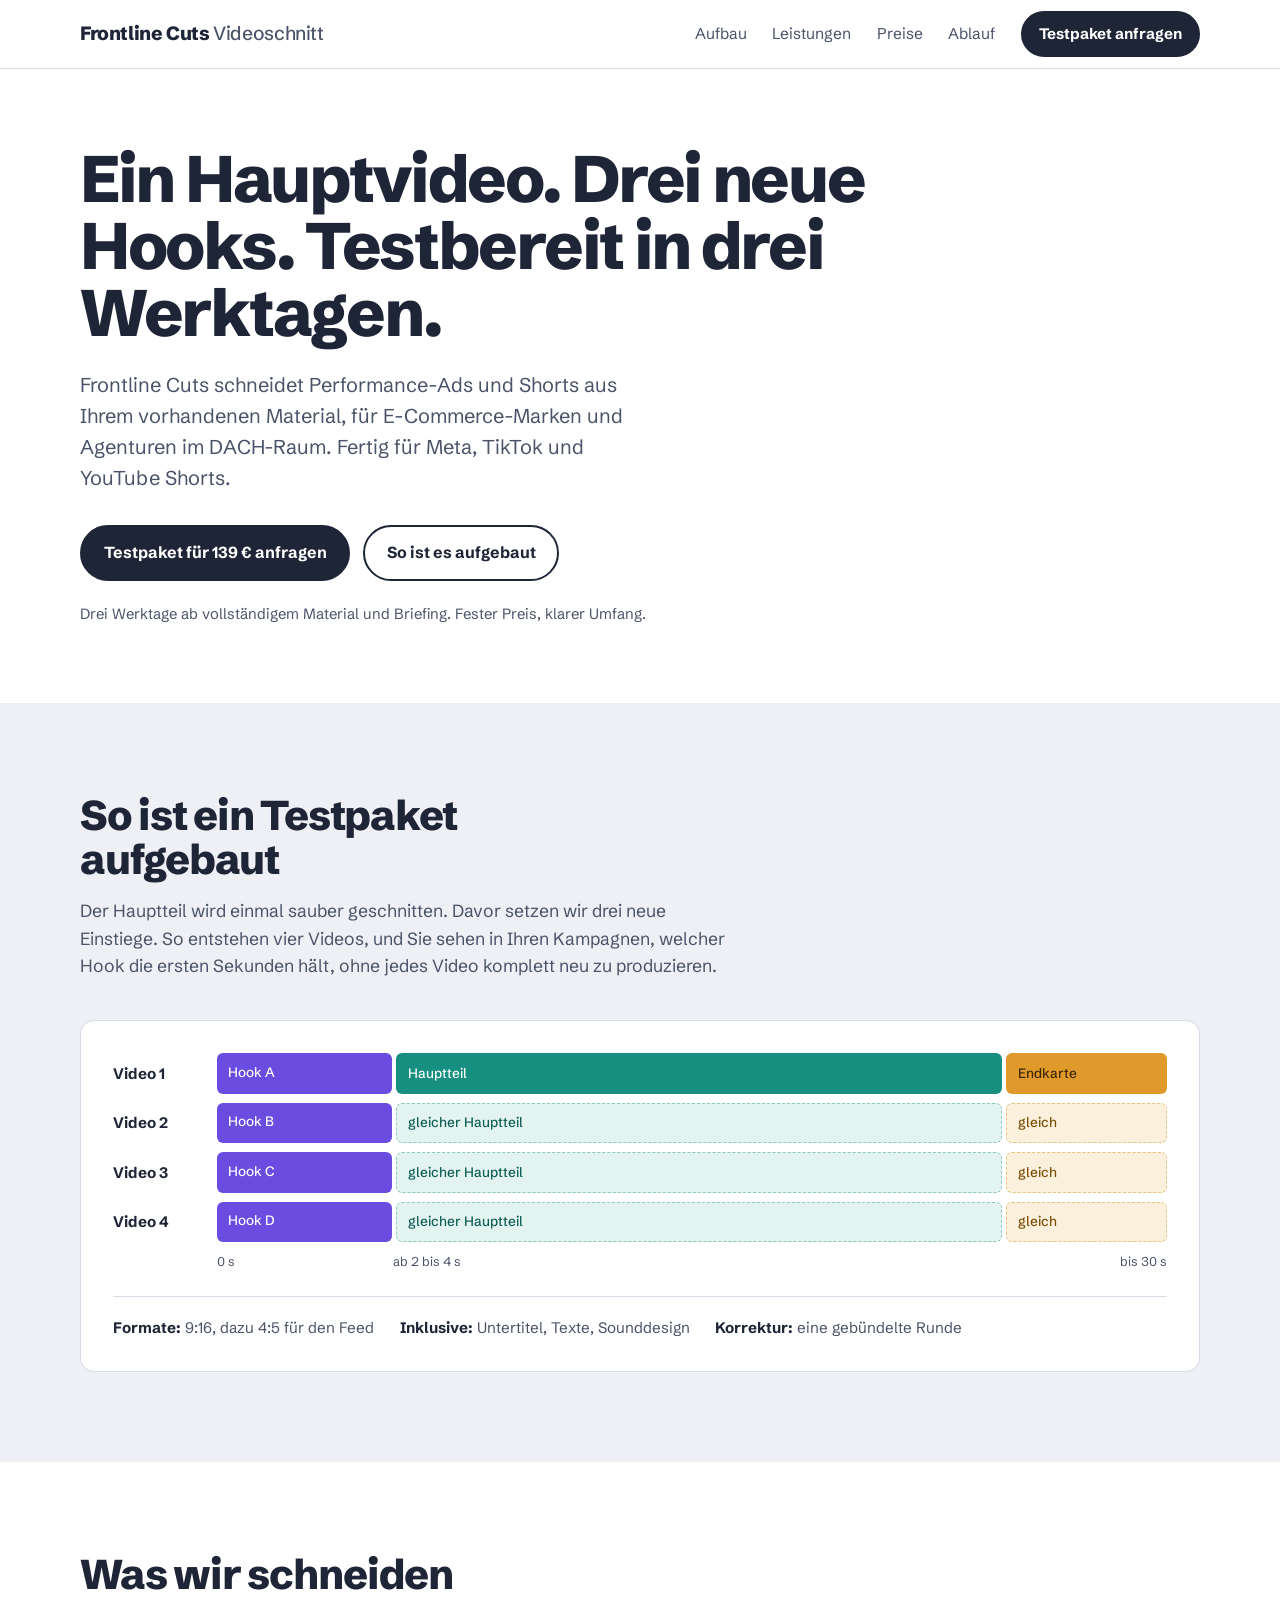
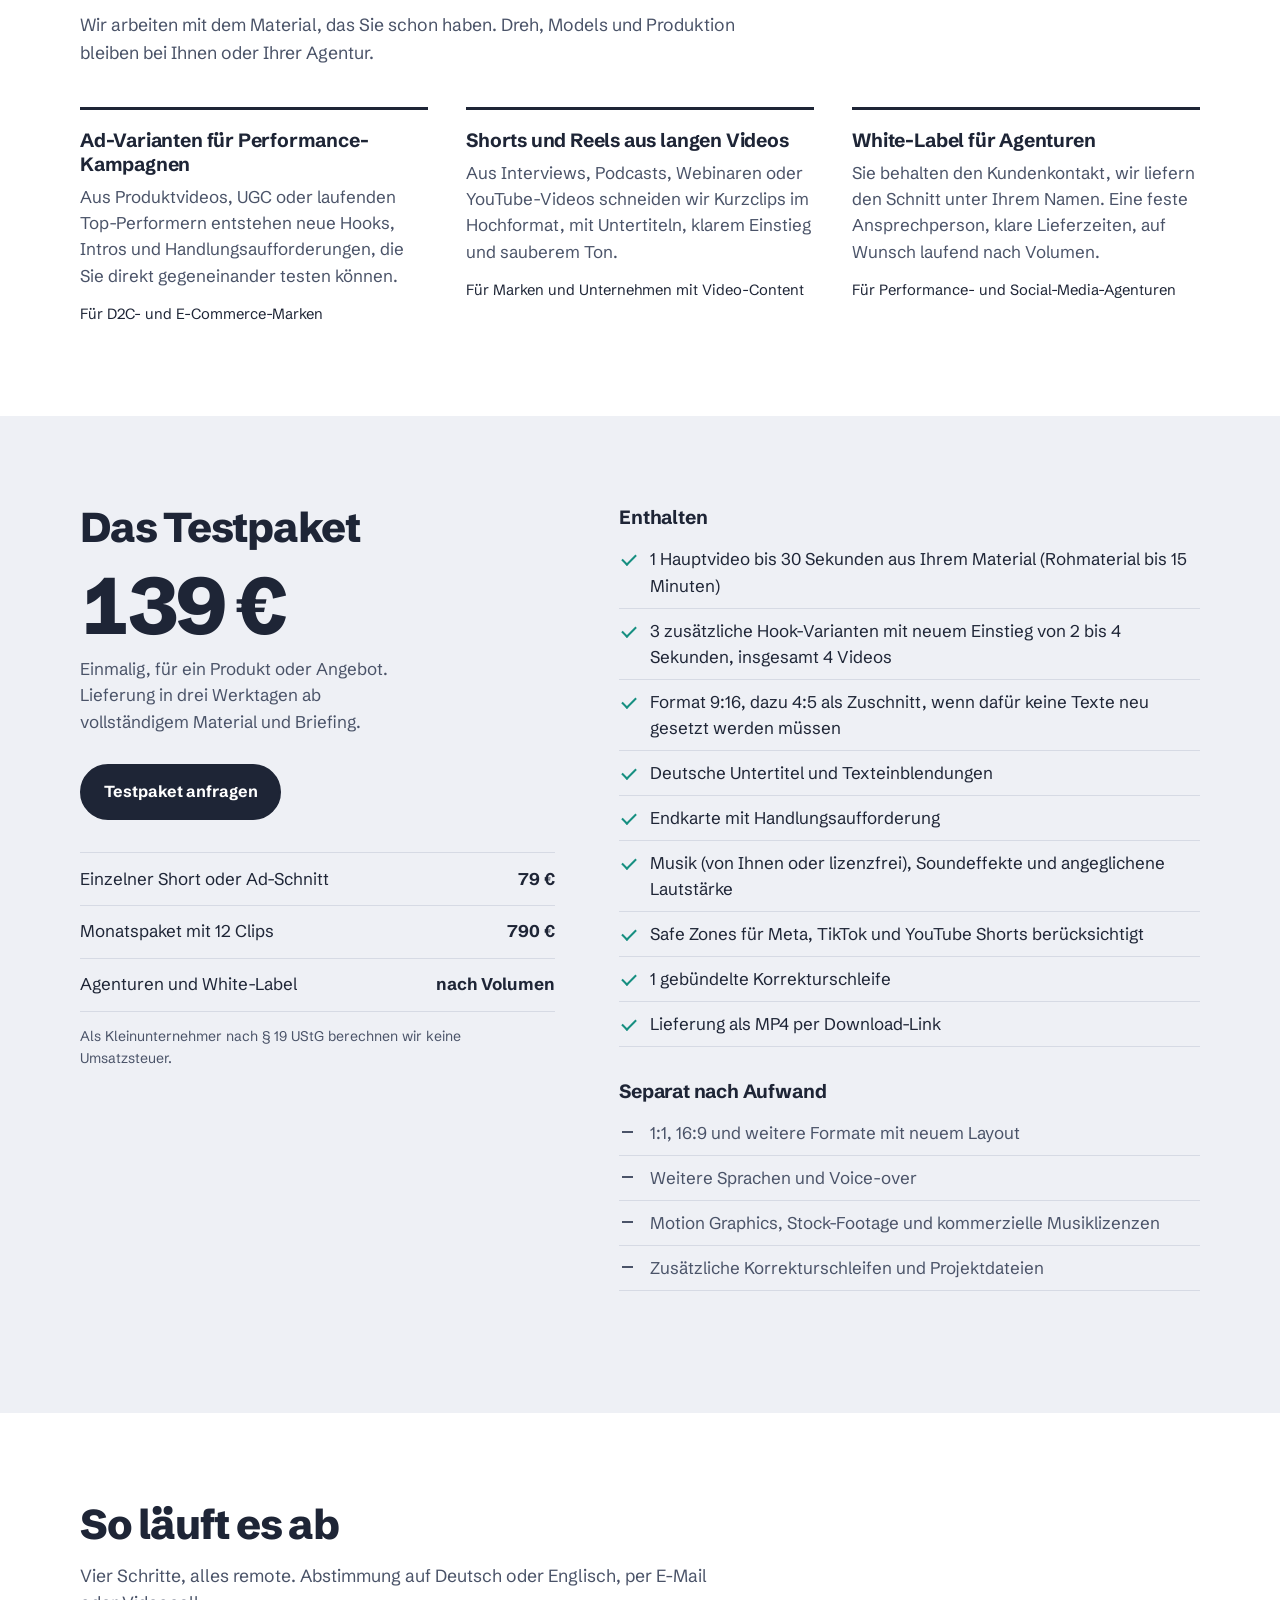
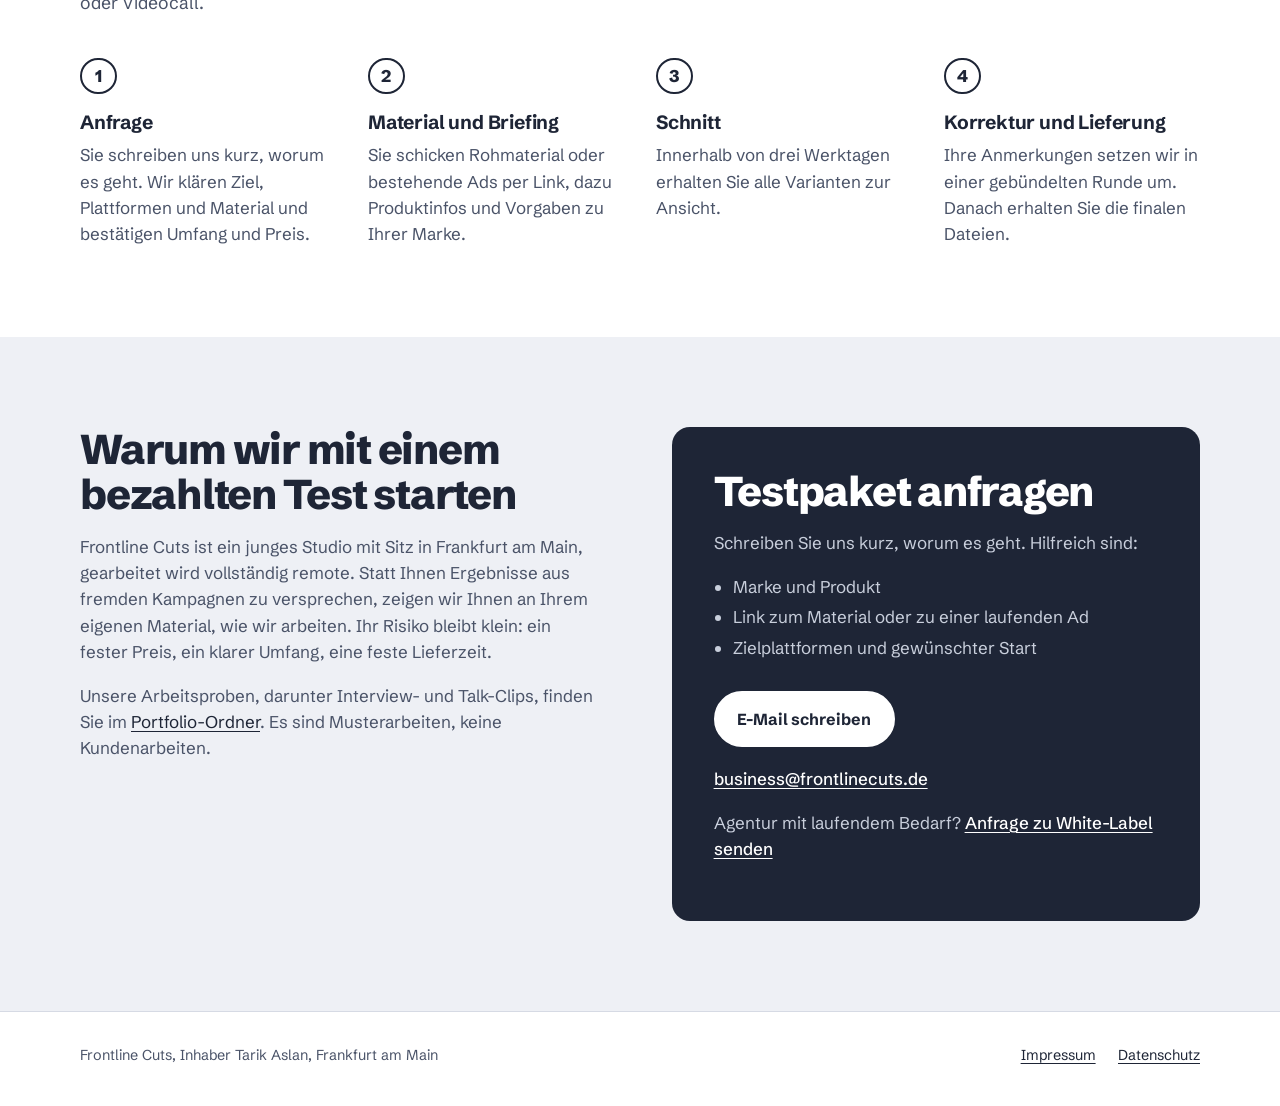
==== commit 2eb97990: "Parfum-Musterproduktion von der Website entfernt Die Parfum-Ad erscheint nicht mehr als Werbevideo a" ====
--- a/index.html
+++ b/index.html
@@ -9,7 +9,6 @@
 <meta property="og:description" content="Performance-Ads und Shorts aus Ihrem Material. Testpaket für 139 €, Lieferung in drei Werktagen.">
 <meta property="og:type" content="website">
 <meta property="og:url" content="https://frontlinecuts.de/">
-<meta property="og:image" content="https://frontlinecuts.de/media/parfum-hook-a.jpg">
 <link rel="preload" href="fonts/schibsted-grotesk-latin-800-normal.woff2" as="font" type="font/woff2" crossorigin>
 <link rel="stylesheet" href="style.css">
 <link rel="icon" href="data:image/svg+xml,%3Csvg xmlns='http://www.w3.org/2000/svg' viewBox='0 0 32 32'%3E%3Crect width='32' height='32' rx='7' fill='%231e2536'/%3E%3Crect x='7' y='9' width='5' height='14' rx='1.5' fill='%236a4ce0'/%3E%3Crect x='13.5' y='9' width='11.5' height='14' rx='1.5' fill='%23ffffff'/%3E%3C/svg%3E">
@@ -31,7 +30,7 @@
 </header>
 
 <main id="inhalt">
-  <section class="hero" id="top">
+  <section class="hero hero-solo" id="top">
     <div class="wrap">
       <div>
         <h1>Ein Hauptvideo. Drei neue Hooks. Testbereit in drei Werktagen.</h1>
@@ -41,38 +40,6 @@
           <a class="btn btn-quiet" href="#aufbau">So ist es aufgebaut</a>
         </div>
         <p class="fineprint">Drei Werktage ab vollständigem Material und Briefing. Fester Preis, klarer Umfang.</p>
-      </div>
-
-      <div>
-        <div class="triptych">
-          <figure class="variant">
-            <div class="frame">
-              <video preload="none" playsinline poster="media/parfum-hook-a.jpg" aria-label="Hook A: Der Duft, nach dem dich alle fragen.">
-                <source src="media/parfum-hook-a.mp4" type="video/mp4">
-              </video>
-              <button class="play" type="button" aria-label="Hook A abspielen"><span><svg viewBox="0 0 12 12" aria-hidden="true"><path d="M2 1l9 5-9 5z" fill="currentColor"/></svg>Abspielen</span></button>
-            </div>
-            <figcaption><b><i class="tag-hook" aria-hidden="true"></i>Hook A</b>Neugier: der Duft, nach dem alle fragen</figcaption>
-          </figure>
-          <figure class="variant">
-            <div class="frame">
-              <video preload="none" playsinline poster="media/parfum-hook-b.jpg" aria-label="Hook B: POV, du hast deinen Signature-Duft gefunden.">
-                <source src="media/parfum-hook-b.mp4" type="video/mp4">
-              </video>
-              <button class="play" type="button" aria-label="Hook B abspielen"><span><svg viewBox="0 0 12 12" aria-hidden="true"><path d="M2 1l9 5-9 5z" fill="currentColor"/></svg>Abspielen</span></button>
-            </div>
-            <figcaption><b><i class="tag-hook" aria-hidden="true"></i>Hook B</b>POV-Format für TikTok und Reels</figcaption>
-          </figure>
-          <figure class="variant">
-            <div class="frame">
-              <video preload="none" playsinline poster="media/parfum-hook-c.jpg" aria-label="Hook C: Noch kein Geschenk? Das hier kommt an.">
-                <source src="media/parfum-hook-c.mp4" type="video/mp4">
-              </video>
-              <button class="play" type="button" aria-label="Hook C abspielen"><span><svg viewBox="0 0 12 12" aria-hidden="true"><path d="M2 1l9 5-9 5z" fill="currentColor"/></svg>Abspielen</span></button>
-            </div>
-            <figcaption><b><i class="tag-hook" aria-hidden="true"></i>Hook C</b>Saisonaler Anlass: Geschenk</figcaption>
-          </figure>
-        </div>
       </div>
     </div>
   </section>
@@ -192,7 +159,7 @@
       <div>
         <h2>Warum wir mit einem bezahlten Test starten</h2>
         <p>Frontline Cuts ist ein junges Studio mit Sitz in Frankfurt am Main, gearbeitet wird vollständig remote. Statt Ihnen Ergebnisse aus fremden Kampagnen zu versprechen, zeigen wir Ihnen an Ihrem eigenen Material, wie wir arbeiten. Ihr Risiko bleibt klein: ein fester Preis, ein klarer Umfang, eine feste Lieferzeit.</p>
-        <p>Die Videos oben sind eine Musterproduktion für ein fiktives Produkt. Weitere Arbeitsproben, darunter Interview- und Talk-Clips, finden Sie im <a href="https://www.icloud.com/iclouddrive/05eYKphAhD6WHG9qnhmRTM9SQ#Frontline_Cuts_Arbeitsproben" rel="noopener">Portfolio-Ordner</a>.</p>
+        <p>Unsere Arbeitsproben, darunter Interview- und Talk-Clips, finden Sie im <a href="https://www.icloud.com/iclouddrive/05eYKphAhD6WHG9qnhmRTM9SQ#Frontline_Cuts_Arbeitsproben" rel="noopener">Portfolio-Ordner</a>. Es sind Musterarbeiten, keine Kundenarbeiten.</p>
       </div>
       <div class="contact-card">
         <h2>Testpaket anfragen</h2>
@@ -214,7 +181,6 @@
   <div class="wrap">
     <span>Frontline Cuts, Inhaber Tarik Aslan, Frankfurt am Main</span>
     <nav aria-label="Rechtliches"><a href="impressum.html">Impressum</a><a href="datenschutz.html">Datenschutz</a></nav>
-    <p class="credits">Die Videos auf dieser Seite sind eine Musterproduktion für ein fiktives Parfum: keine Kundenarbeit, keine echte Kampagne, Marke und Angaben frei erfunden. Bildmaterial: MART PRODUCTION via Pexels (Pexels-Lizenz). Schnitt, Text, Musik und Sounddesign: Frontline Cuts.</p>
   </div>
 </footer>
 
--- a/style.css
+++ b/style.css
@@ -71,6 +71,9 @@
 }
 .hero .lede { font-size: clamp(1.1rem, 1.6vw, 1.25rem); color: var(--ink-soft); max-width: 36ch; margin: 0 0 2rem; }
 .hero .actions { display: flex; flex-wrap: wrap; gap: .8rem; }
+.hero-solo .wrap { grid-template-columns: minmax(0, 1fr); }
+.hero-solo h1 { max-width: 19ch; }
+.hero-solo .lede { max-width: 46ch; }
 .hero .fineprint { margin: 1.4rem 0 0; font-size: .925rem; color: var(--ink-soft); }
 
 .triptych { display: grid; grid-template-columns: repeat(3, minmax(0, 1fr)); gap: clamp(.6rem, 1.4vw, 1.1rem); align-items: start; }
@@ -86,6 +89,7 @@
   position: absolute; inset: 0; width: 100%; height: 100%; border: 0; padding: 0; cursor: pointer;
   background: transparent; display: flex; align-items: flex-end; justify-content: center; padding-bottom: 14%;
 }
+.frame .play[hidden] { display: none; }
 .frame .play span {
   display: inline-flex; align-items: center; gap: .45rem; background: rgba(255, 255, 255, .94); color: var(--ink);
   font-weight: 700; font-size: .85rem; padding: .5rem .85rem; border-radius: 999px;
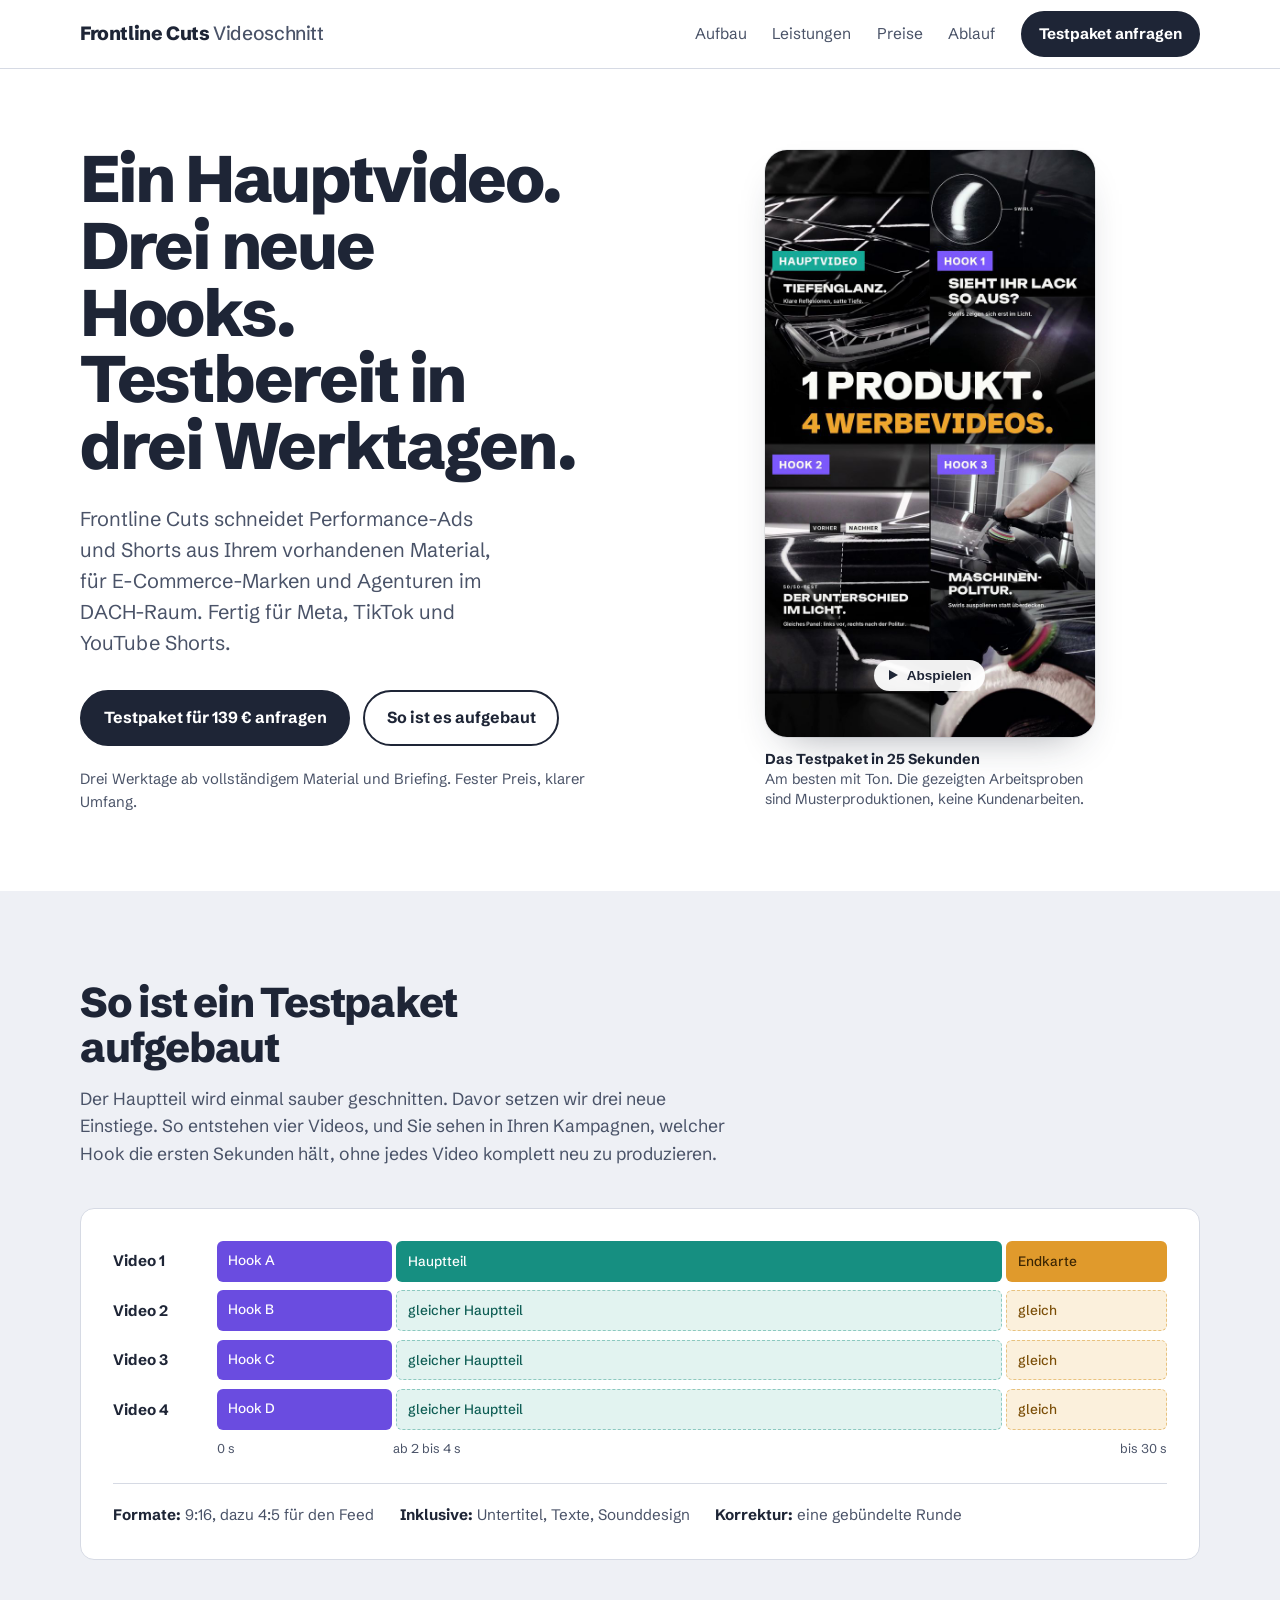
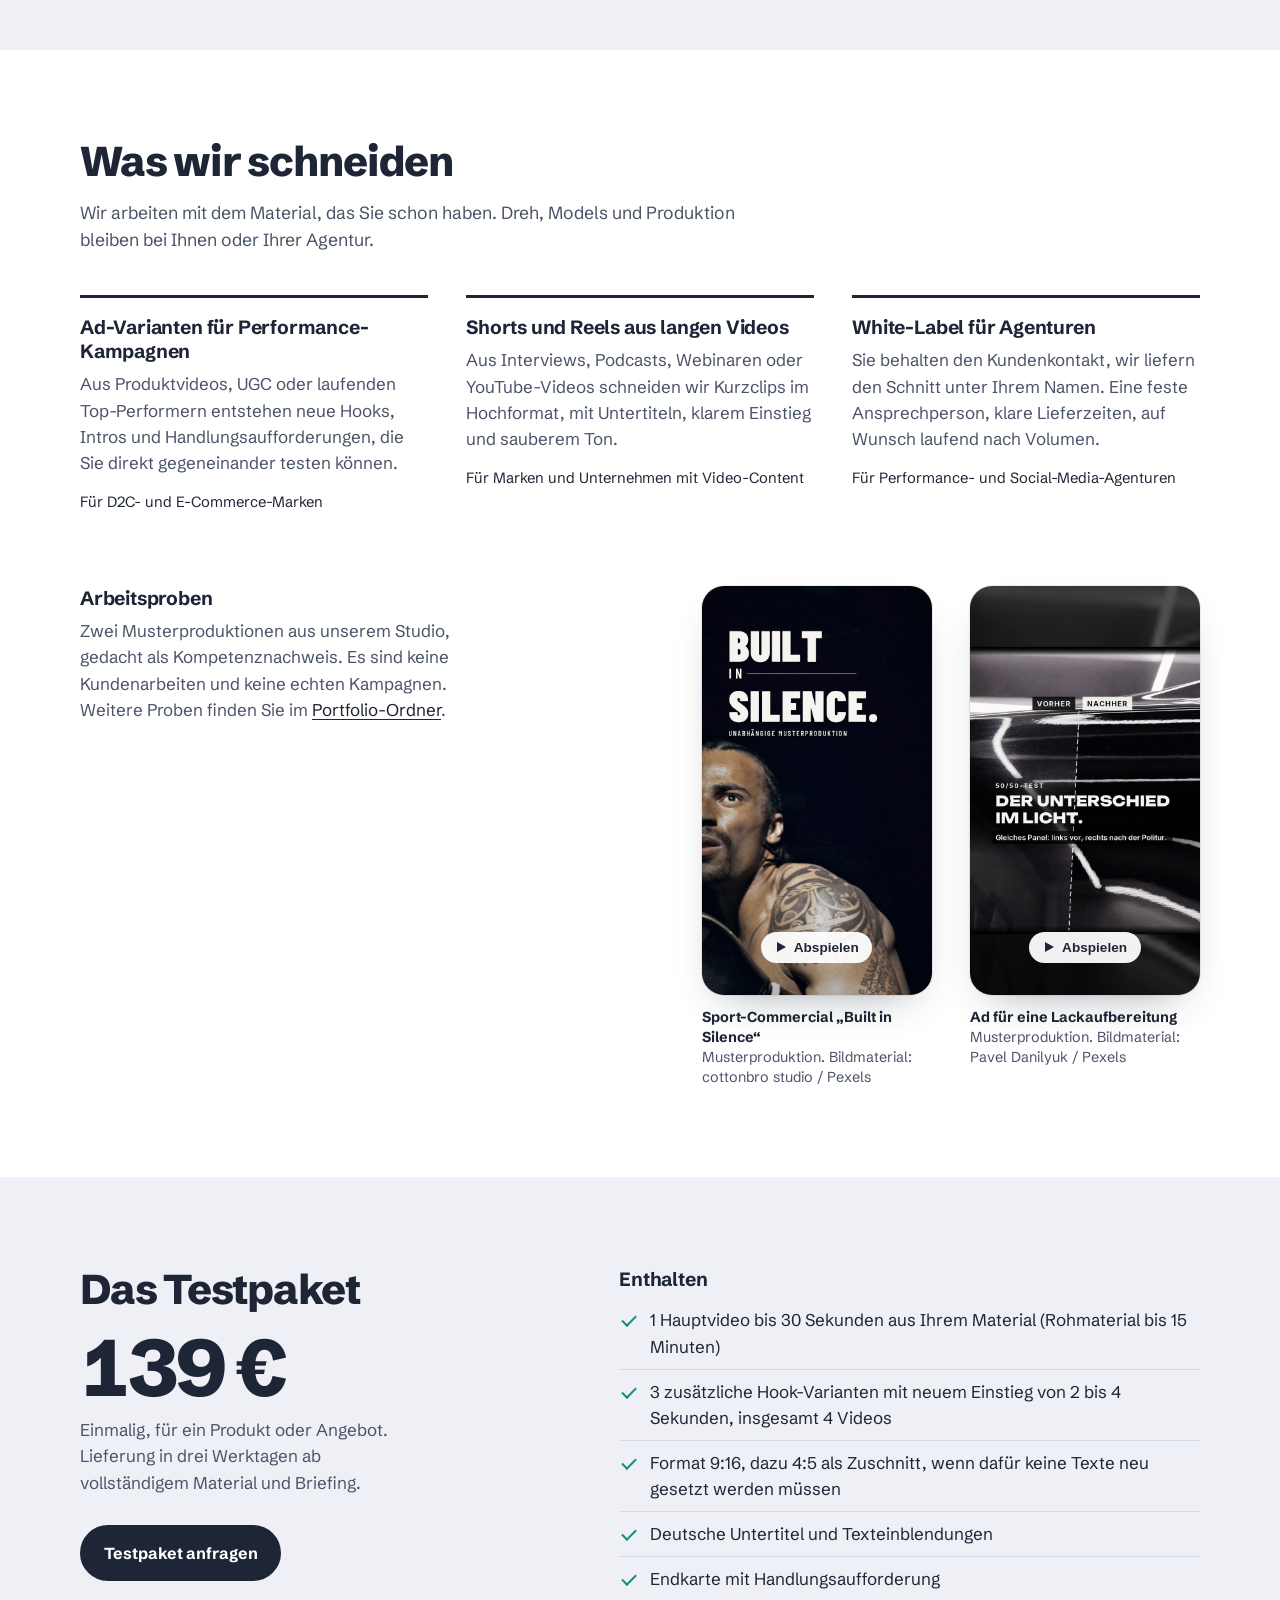
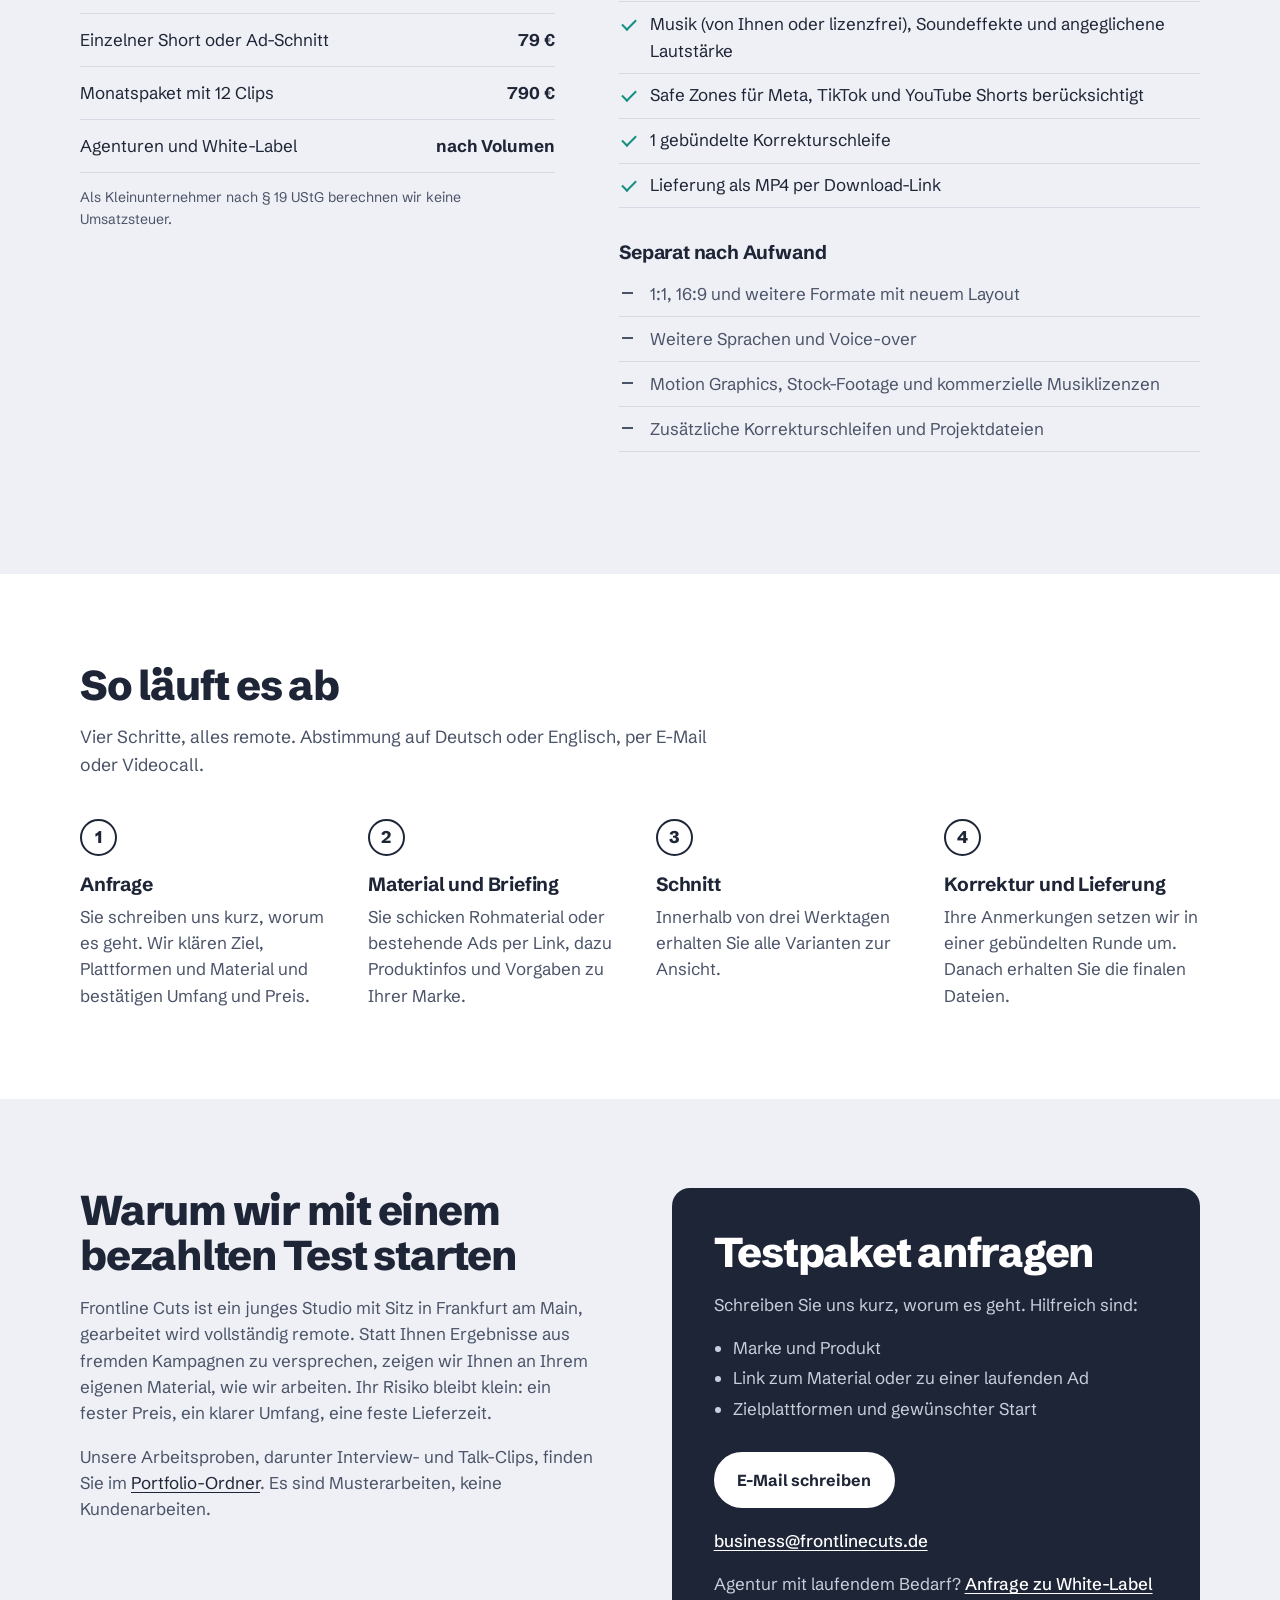
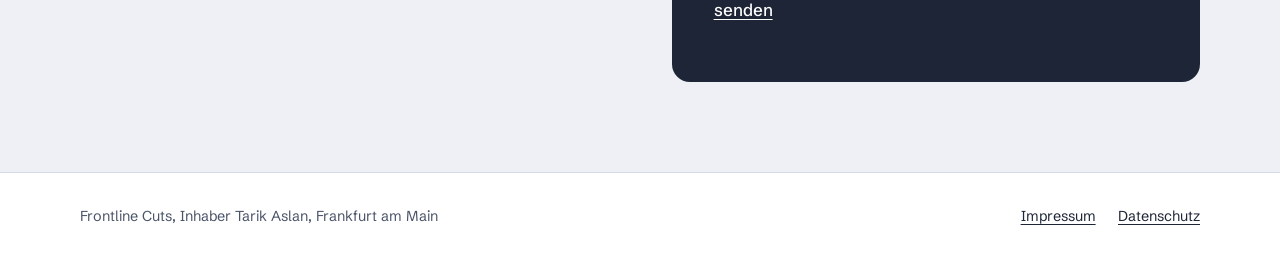
==== commit ca176134: "Werbevideos auf der Startseite: Testpaket-Video und zwei Arbeitsproben Hero wieder zweispaltig mit d" ====
--- a/index.html
+++ b/index.html
@@ -30,7 +30,7 @@
 </header>
 
 <main id="inhalt">
-  <section class="hero hero-solo" id="top">
+  <section class="hero" id="top">
     <div class="wrap">
       <div>
         <h1>Ein Hauptvideo. Drei neue Hooks. Testbereit in drei Werktagen.</h1>
@@ -41,6 +41,15 @@
         </div>
         <p class="fineprint">Drei Werktage ab vollständigem Material und Briefing. Fester Preis, klarer Umfang.</p>
       </div>
+      <figure class="feature">
+        <div class="frame">
+          <video preload="none" playsinline poster="media/werbevideo-testpaket.jpg" aria-label="Werbevideo zum Testpaket: ein Produkt, vier Werbevideos, 139 Euro, Lieferung in drei Werktagen.">
+            <source src="media/werbevideo-testpaket.mp4" type="video/mp4">
+          </video>
+          <button class="play" type="button" aria-label="Werbevideo zum Testpaket abspielen"><span><svg viewBox="0 0 12 12" aria-hidden="true"><path d="M2 1l9 5-9 5z" fill="currentColor"/></svg>Abspielen</span></button>
+        </div>
+        <figcaption><b>Das Testpaket in 25 Sekunden</b>Am besten mit Ton. Die gezeigten Arbeitsproben sind Musterproduktionen, keine Kundenarbeiten.</figcaption>
+      </figure>
     </div>
   </section>
 
@@ -99,6 +108,30 @@
           <p>Sie behalten den Kundenkontakt, wir liefern den Schnitt unter Ihrem Namen. Eine feste Ansprechperson, klare Lieferzeiten, auf Wunsch laufend nach Volumen.</p>
           <p class="for">Für Performance- und Social-Media-Agenturen</p>
         </div>
+      </div>
+      <div class="samples">
+        <div class="samples-head">
+          <h3>Arbeitsproben</h3>
+          <p>Zwei Musterproduktionen aus unserem Studio, gedacht als Kompetenznachweis. Es sind keine Kundenarbeiten und keine echten Kampagnen. Weitere Proben finden Sie im <a href="https://www.icloud.com/iclouddrive/05eYKphAhD6WHG9qnhmRTM9SQ#Frontline_Cuts_Arbeitsproben" rel="noopener">Portfolio-Ordner</a>.</p>
+        </div>
+        <figure class="variant">
+          <div class="frame">
+          <video preload="none" playsinline poster="media/sport-built-in-silence.jpg" aria-label="Sport-Commercial Built in Silence, Musterproduktion.">
+            <source src="media/sport-built-in-silence.mp4" type="video/mp4">
+          </video>
+          <button class="play" type="button" aria-label="Sport-Commercial abspielen"><span><svg viewBox="0 0 12 12" aria-hidden="true"><path d="M2 1l9 5-9 5z" fill="currentColor"/></svg>Abspielen</span></button>
+        </div>
+          <figcaption><b>Sport-Commercial „Built in Silence“</b>Musterproduktion. Bildmaterial: cottonbro studio / Pexels</figcaption>
+        </figure>
+        <figure class="variant">
+          <div class="frame">
+          <video preload="none" playsinline poster="media/detailing-lackaufbereitung.jpg" aria-label="Werbeanzeige für eine Lackaufbereitung, Musterproduktion.">
+            <source src="media/detailing-lackaufbereitung.mp4" type="video/mp4">
+          </video>
+          <button class="play" type="button" aria-label="Detailing-Ad abspielen"><span><svg viewBox="0 0 12 12" aria-hidden="true"><path d="M2 1l9 5-9 5z" fill="currentColor"/></svg>Abspielen</span></button>
+        </div>
+          <figcaption><b>Ad für eine Lackaufbereitung</b>Musterproduktion. Bildmaterial: Pavel Danilyuk / Pexels</figcaption>
+        </figure>
       </div>
     </div>
   </section>
--- a/style.css
+++ b/style.css
@@ -98,6 +98,12 @@
 .frame .play:hover span { background: #fff; color: var(--hook); }
 .variant figcaption { margin-top: .7rem; font-size: .9rem; line-height: 1.35; color: var(--ink-soft); }
 .variant figcaption b { display: block; color: var(--ink); font-weight: 700; }
+.feature { margin: 0; width: min(100%, 330px); justify-self: center; }
+.feature figcaption, .samples figcaption { margin-top: .75rem; font-size: .9rem; line-height: 1.4; color: var(--ink-soft); }
+.feature figcaption b, .samples figcaption b { display: block; color: var(--ink); font-weight: 700; }
+.samples { display: grid; grid-template-columns: minmax(0, 1fr) repeat(2, minmax(0, 230px)); gap: clamp(1.2rem, 3vw, 2.5rem); align-items: start; margin-top: clamp(3rem, 6vw, 4.5rem); }
+.samples-head p { color: var(--ink-soft); max-width: 38ch; margin: 0; }
+.samples .variant:nth-child(n) { margin-top: 0; }
 .tag-hook { display: inline-block; width: .7rem; height: .7rem; border-radius: 3px; background: var(--hook); margin-right: .35rem; vertical-align: -1px; }
 
 /* Sections */
@@ -190,6 +196,9 @@
   .nav a:not(.btn) { display: none; }
   .variant:nth-child(2) { margin-top: 1.2rem; }
   .variant:nth-child(3) { margin-top: 2.4rem; }
+  .feature { width: min(100%, 300px); }
+  .samples { grid-template-columns: repeat(2, minmax(0, 1fr)); }
+  .samples-head { grid-column: 1 / -1; }
 }
 @media (max-width: 560px) {
   body { font-size: 1rem; }
@@ -201,5 +210,6 @@
   .tl-ticks { font-size: .7rem; }
   .frame .play span { font-size: .72rem; padding: .35rem .55rem; }
   .variant figcaption { font-size: .78rem; }
+  .samples figcaption { font-size: .8rem; }
   .wordmark span { display: none; }
 }
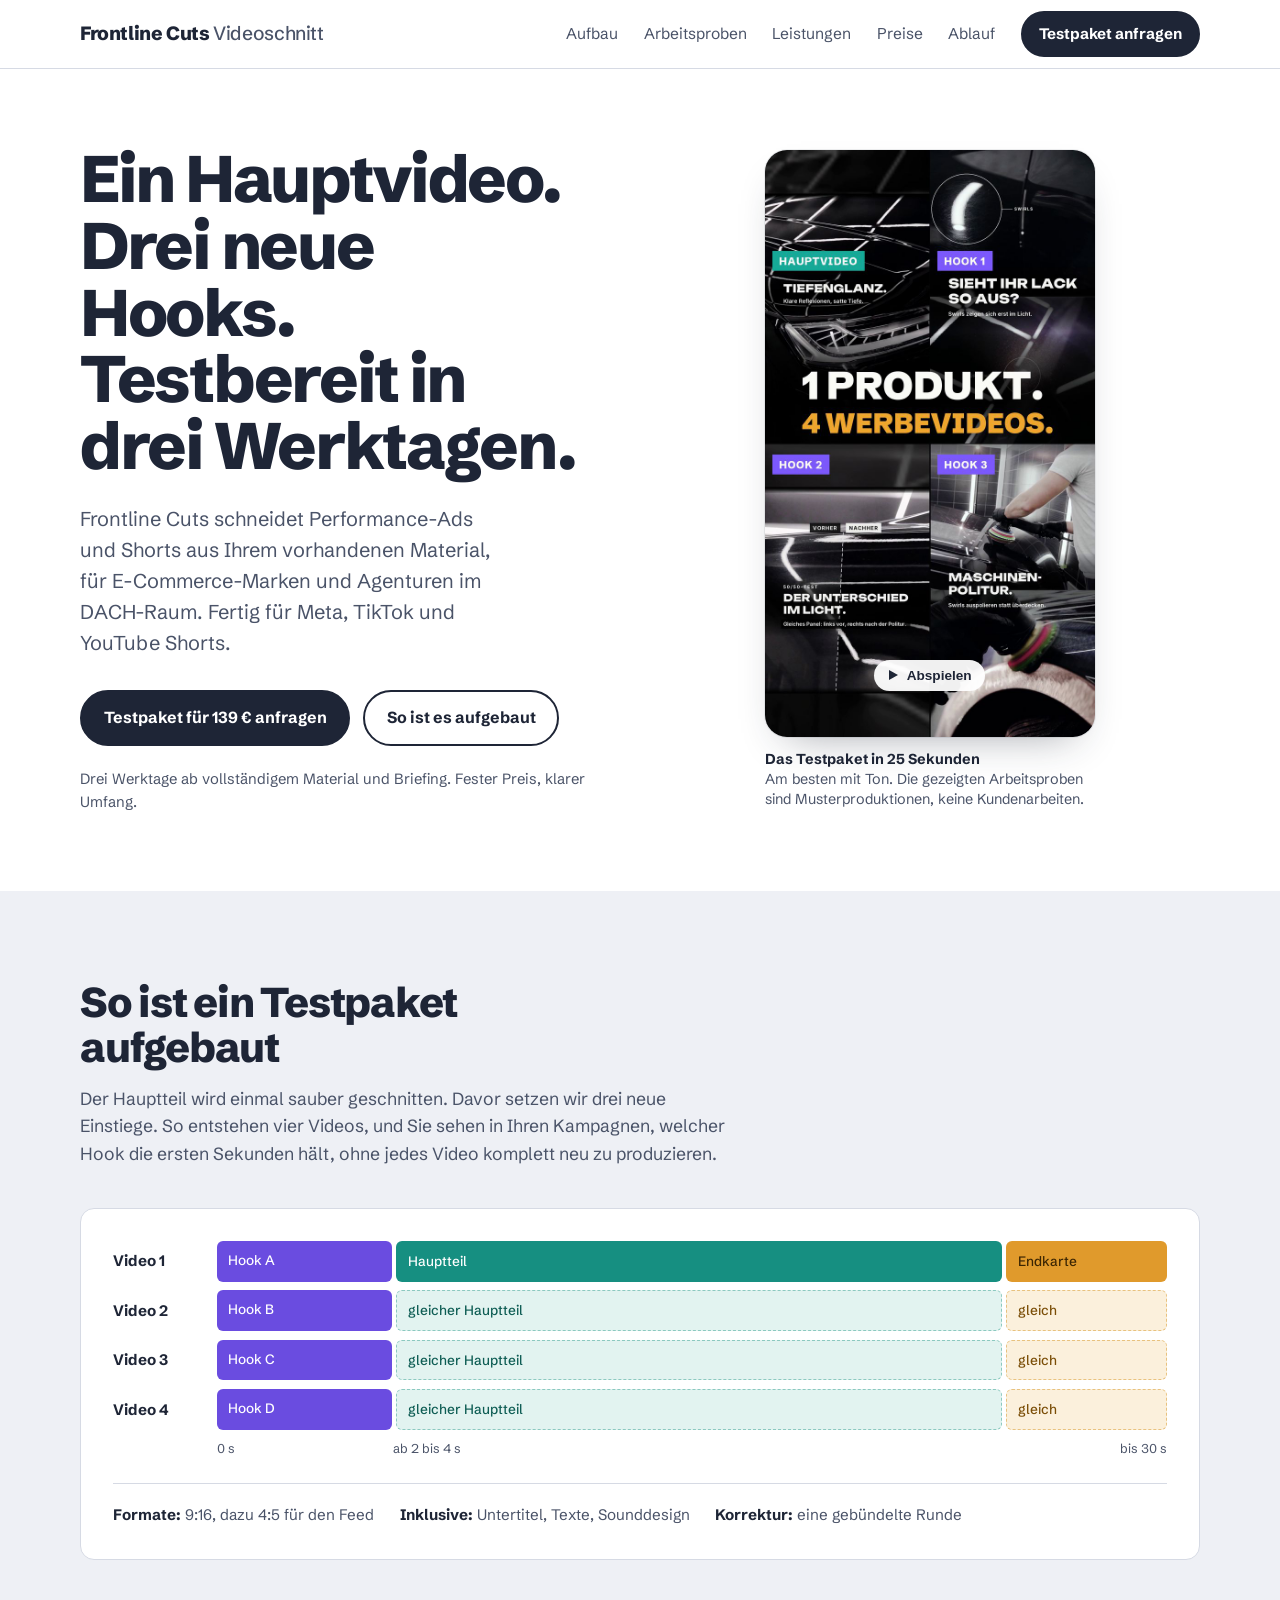
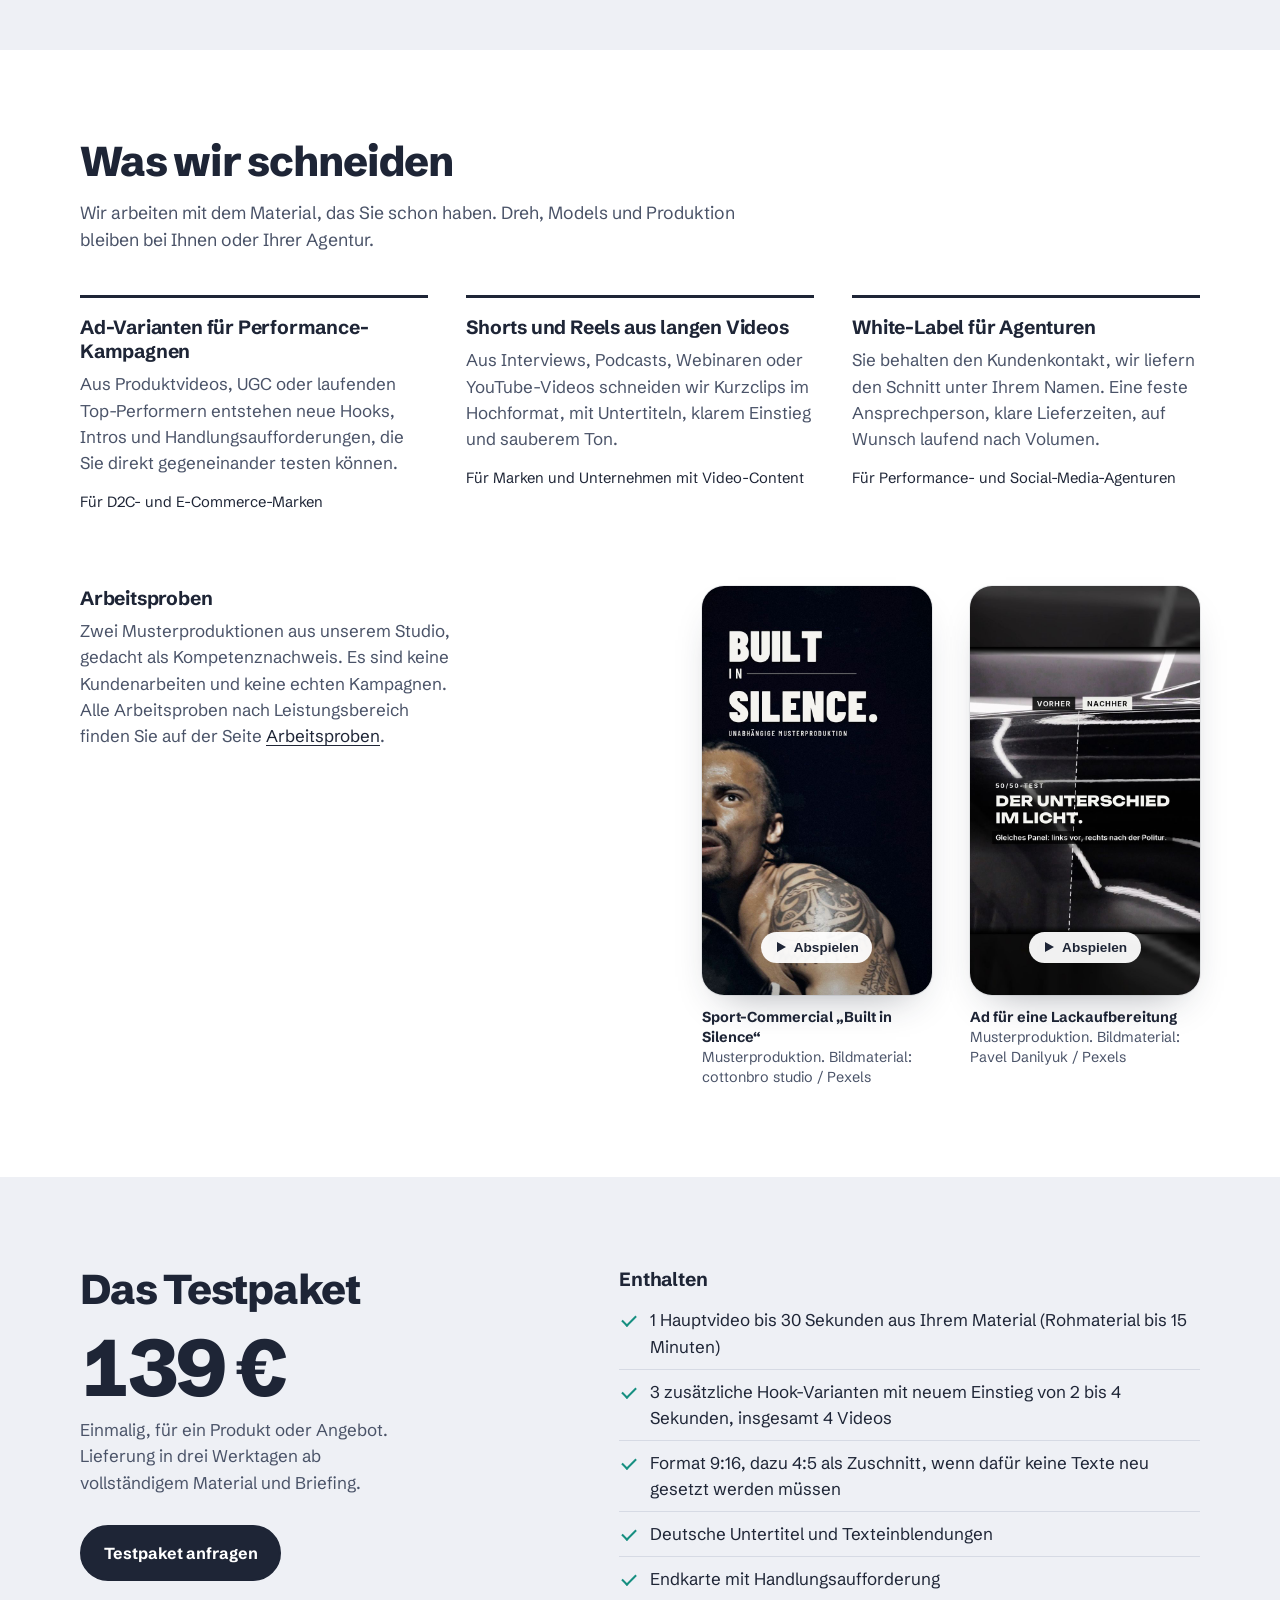
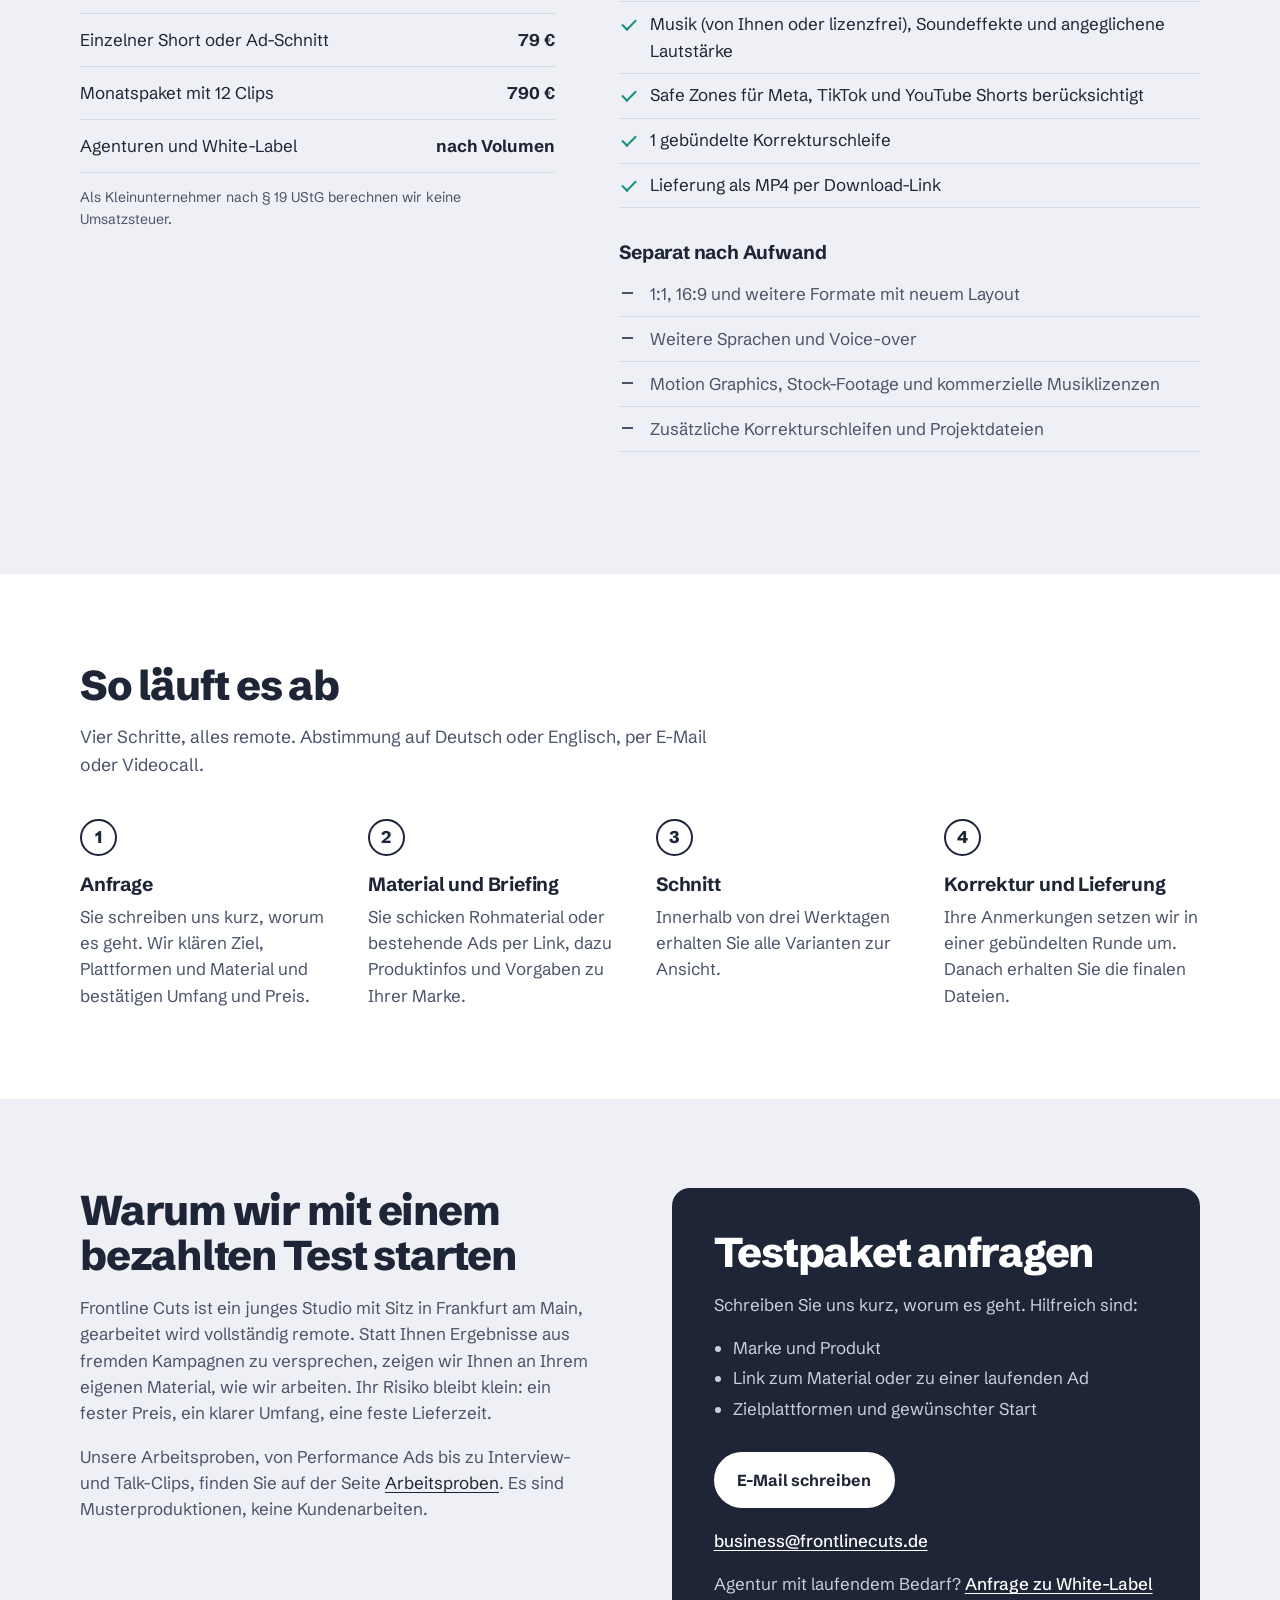
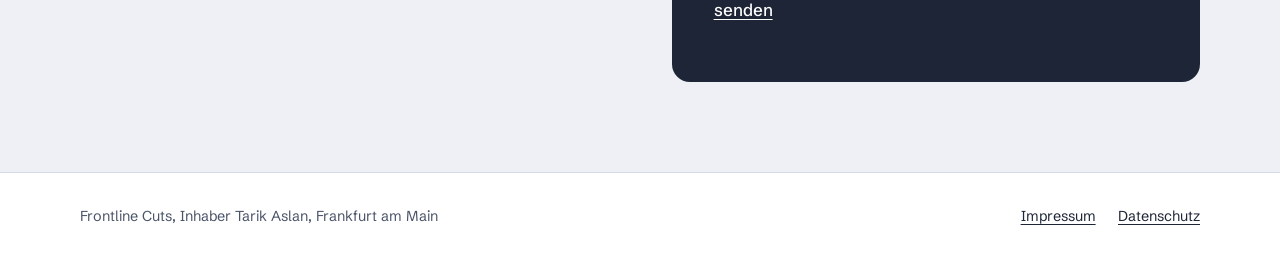
==== commit 67363629: "Seite Arbeitsproben: alle Proben öffentlich, ohne Anmeldung Neue Seite /arbeitsproben/ mit drei Bere" ====
--- a/index.html
+++ b/index.html
@@ -21,6 +21,7 @@
     <a class="wordmark" href="#top">Frontline Cuts <span>Videoschnitt</span></a>
     <nav class="nav" aria-label="Hauptnavigation">
       <a href="#aufbau">Aufbau</a>
+      <a href="arbeitsproben/">Arbeitsproben</a>
       <a href="#leistungen">Leistungen</a>
       <a href="#testpaket">Preise</a>
       <a href="#ablauf">Ablauf</a>
@@ -112,7 +113,7 @@
       <div class="samples">
         <div class="samples-head">
           <h3>Arbeitsproben</h3>
-          <p>Zwei Musterproduktionen aus unserem Studio, gedacht als Kompetenznachweis. Es sind keine Kundenarbeiten und keine echten Kampagnen. Weitere Proben finden Sie im <a href="https://www.icloud.com/iclouddrive/05eYKphAhD6WHG9qnhmRTM9SQ#Frontline_Cuts_Arbeitsproben" rel="noopener">Portfolio-Ordner</a>.</p>
+          <p>Zwei Musterproduktionen aus unserem Studio, gedacht als Kompetenznachweis. Es sind keine Kundenarbeiten und keine echten Kampagnen. Alle Arbeitsproben nach Leistungsbereich finden Sie auf der Seite <a href="arbeitsproben/">Arbeitsproben</a>.</p>
         </div>
         <figure class="variant">
           <div class="frame">
@@ -192,7 +193,7 @@
       <div>
         <h2>Warum wir mit einem bezahlten Test starten</h2>
         <p>Frontline Cuts ist ein junges Studio mit Sitz in Frankfurt am Main, gearbeitet wird vollständig remote. Statt Ihnen Ergebnisse aus fremden Kampagnen zu versprechen, zeigen wir Ihnen an Ihrem eigenen Material, wie wir arbeiten. Ihr Risiko bleibt klein: ein fester Preis, ein klarer Umfang, eine feste Lieferzeit.</p>
-        <p>Unsere Arbeitsproben, darunter Interview- und Talk-Clips, finden Sie im <a href="https://www.icloud.com/iclouddrive/05eYKphAhD6WHG9qnhmRTM9SQ#Frontline_Cuts_Arbeitsproben" rel="noopener">Portfolio-Ordner</a>. Es sind Musterarbeiten, keine Kundenarbeiten.</p>
+        <p>Unsere Arbeitsproben, von Performance Ads bis zu Interview- und Talk-Clips, finden Sie auf der Seite <a href="arbeitsproben/">Arbeitsproben</a>. Es sind Musterproduktionen, keine Kundenarbeiten.</p>
       </div>
       <div class="contact-card">
         <h2>Testpaket anfragen</h2>
--- a/style.css
+++ b/style.css
@@ -173,6 +173,37 @@
 .checklist { margin: 1rem 0 1.4rem; padding-left: 1.2rem; color: #c9cfdc; }
 .checklist li { margin: .25rem 0; }
 
+/* Arbeitsproben */
+.works-hero { padding: clamp(2.5rem, 6vw, 4.5rem) 0 clamp(2rem, 4vw, 3rem); }
+.works-hero h1 { font-size: clamp(2.4rem, 5.2vw, 4.1rem); line-height: 1.02; letter-spacing: -0.035em; font-weight: 800; margin: 0 0 1.1rem; }
+.works-hero .lede { font-size: clamp(1.05rem, 1.5vw, 1.2rem); color: var(--ink-soft); max-width: 58ch; margin: 0 0 1.8rem; }
+.jump { display: flex; flex-wrap: wrap; gap: .6rem; }
+.jump a { display: inline-flex; align-items: center; gap: .55rem; padding: .55rem .95rem; border: 1.5px solid var(--line); border-radius: 999px; text-decoration: none; font-weight: 700; font-size: .95rem; }
+.jump a span { font-weight: 500; color: var(--ink-soft); font-feature-settings: "tnum" 1; }
+.jump a:hover { border-color: var(--ink); color: var(--ink); }
+.works { display: grid; grid-template-columns: repeat(3, minmax(0, 1fr)); gap: clamp(1.5rem, 3vw, 2.6rem); align-items: start; }
+.work { scroll-margin-top: 90px; border-radius: calc(var(--radius-frame) + 8px); }
+.work:target { outline: 3px solid var(--hook); outline-offset: 10px; }
+.work .frame { max-width: 320px; }
+.work .frame img { width: 100%; height: 100%; object-fit: cover; }
+.work-text { margin-top: 1rem; max-width: 40ch; }
+.work-text h3 { margin: .35rem 0 .45rem; }
+.work-text p { margin: 0 0 .6rem; color: var(--ink-soft); font-size: .975rem; }
+.work-meta { display: flex; flex-wrap: wrap; align-items: center; gap: .3rem .6rem; font-size: .875rem !important; font-feature-settings: "tnum" 1; }
+.tag { display: inline-block; padding: .15rem .55rem; border-radius: 6px; background: var(--ink); color: #fff; font-size: .78rem; font-weight: 700; }
+.tag-own { background: var(--hook); }
+.work-meta .dur { white-space: nowrap; color: var(--ink-soft); }
+.work-note { font-size: .875rem !important; }
+.work-link { font-size: .875rem; color: var(--ink-soft); }
+.hooks { display: flex; gap: .45rem; margin: .2rem 0 .8rem; }
+.hook-btn { font: inherit; font-size: .875rem; font-weight: 700; padding: .4rem .8rem; border-radius: 999px; border: 1.5px solid var(--hook); background: transparent; color: var(--hook); cursor: pointer; }
+.hook-btn[aria-pressed="true"] { background: var(--hook); color: #fff; }
+.works-section .intro { margin-bottom: 2rem; }
+.works-sources details { border-top: 1px solid var(--line); padding: .9rem 0; max-width: 80ch; }
+.works-sources details:last-child { border-bottom: 1px solid var(--line); }
+.works-sources summary { cursor: pointer; font-weight: 700; }
+.works-sources details p { color: var(--ink-soft); font-size: .95rem; margin: .7rem 0 0; }
+
 /* Footer */
 .site-foot { border-top: 1px solid var(--line); padding: 2rem 0 2.5rem; font-size: .9rem; color: var(--ink-soft); }
 .site-foot .wrap { display: flex; flex-wrap: wrap; justify-content: space-between; gap: 1rem 2rem; }
@@ -199,6 +230,7 @@
   .feature { width: min(100%, 300px); }
   .samples { grid-template-columns: repeat(2, minmax(0, 1fr)); }
   .samples-head { grid-column: 1 / -1; }
+  .works { grid-template-columns: repeat(2, minmax(0, 1fr)); }
 }
 @media (max-width: 560px) {
   body { font-size: 1rem; }
@@ -211,5 +243,11 @@
   .frame .play span { font-size: .72rem; padding: .35rem .55rem; }
   .variant figcaption { font-size: .78rem; }
   .samples figcaption { font-size: .8rem; }
+  .works { grid-template-columns: 1fr; gap: 2rem; }
+  .work { display: grid; grid-template-columns: minmax(0, 42%) minmax(0, 1fr); gap: 1rem; align-items: start; }
+  .work-text { margin-top: 0; }
+  .work-text p { font-size: .9rem; }
+  .work-link { display: inline-block; margin-top: .2rem; }
+  .hooks { flex-wrap: wrap; }
   .wordmark span { display: none; }
 }
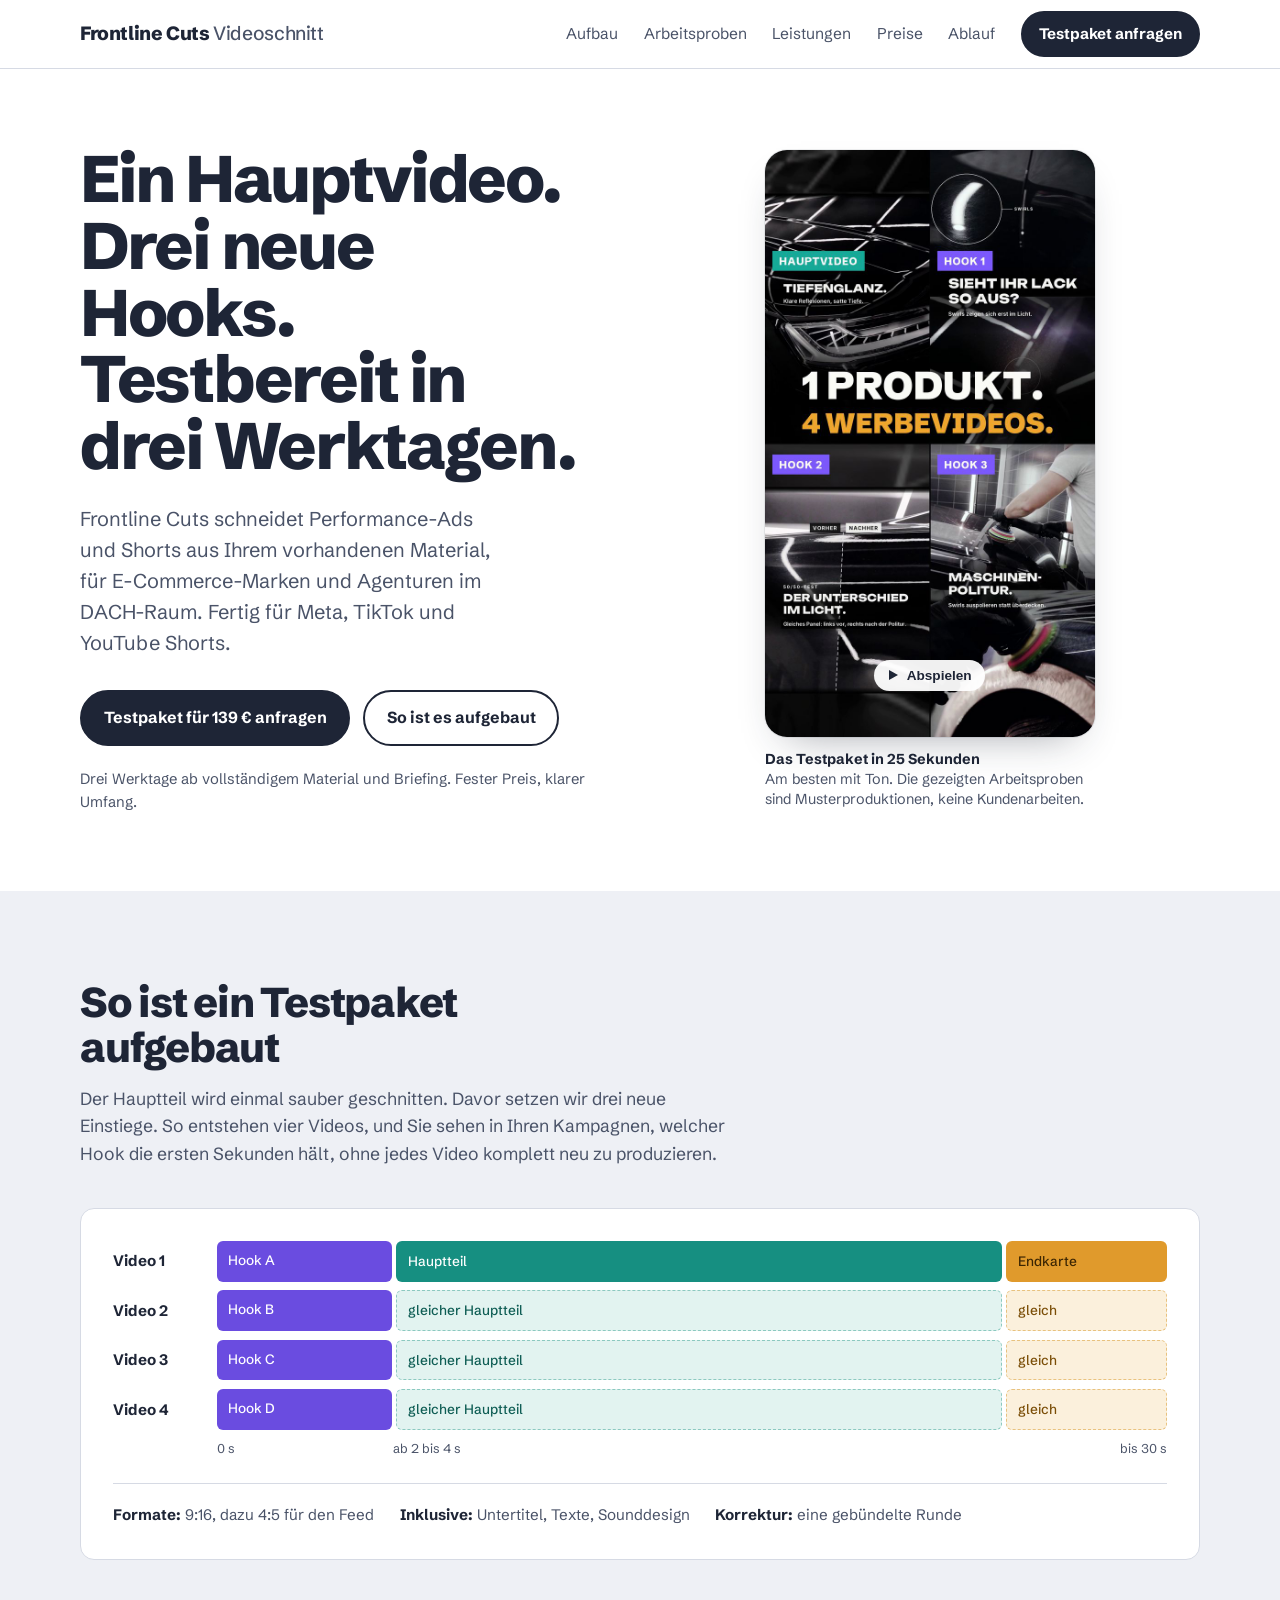
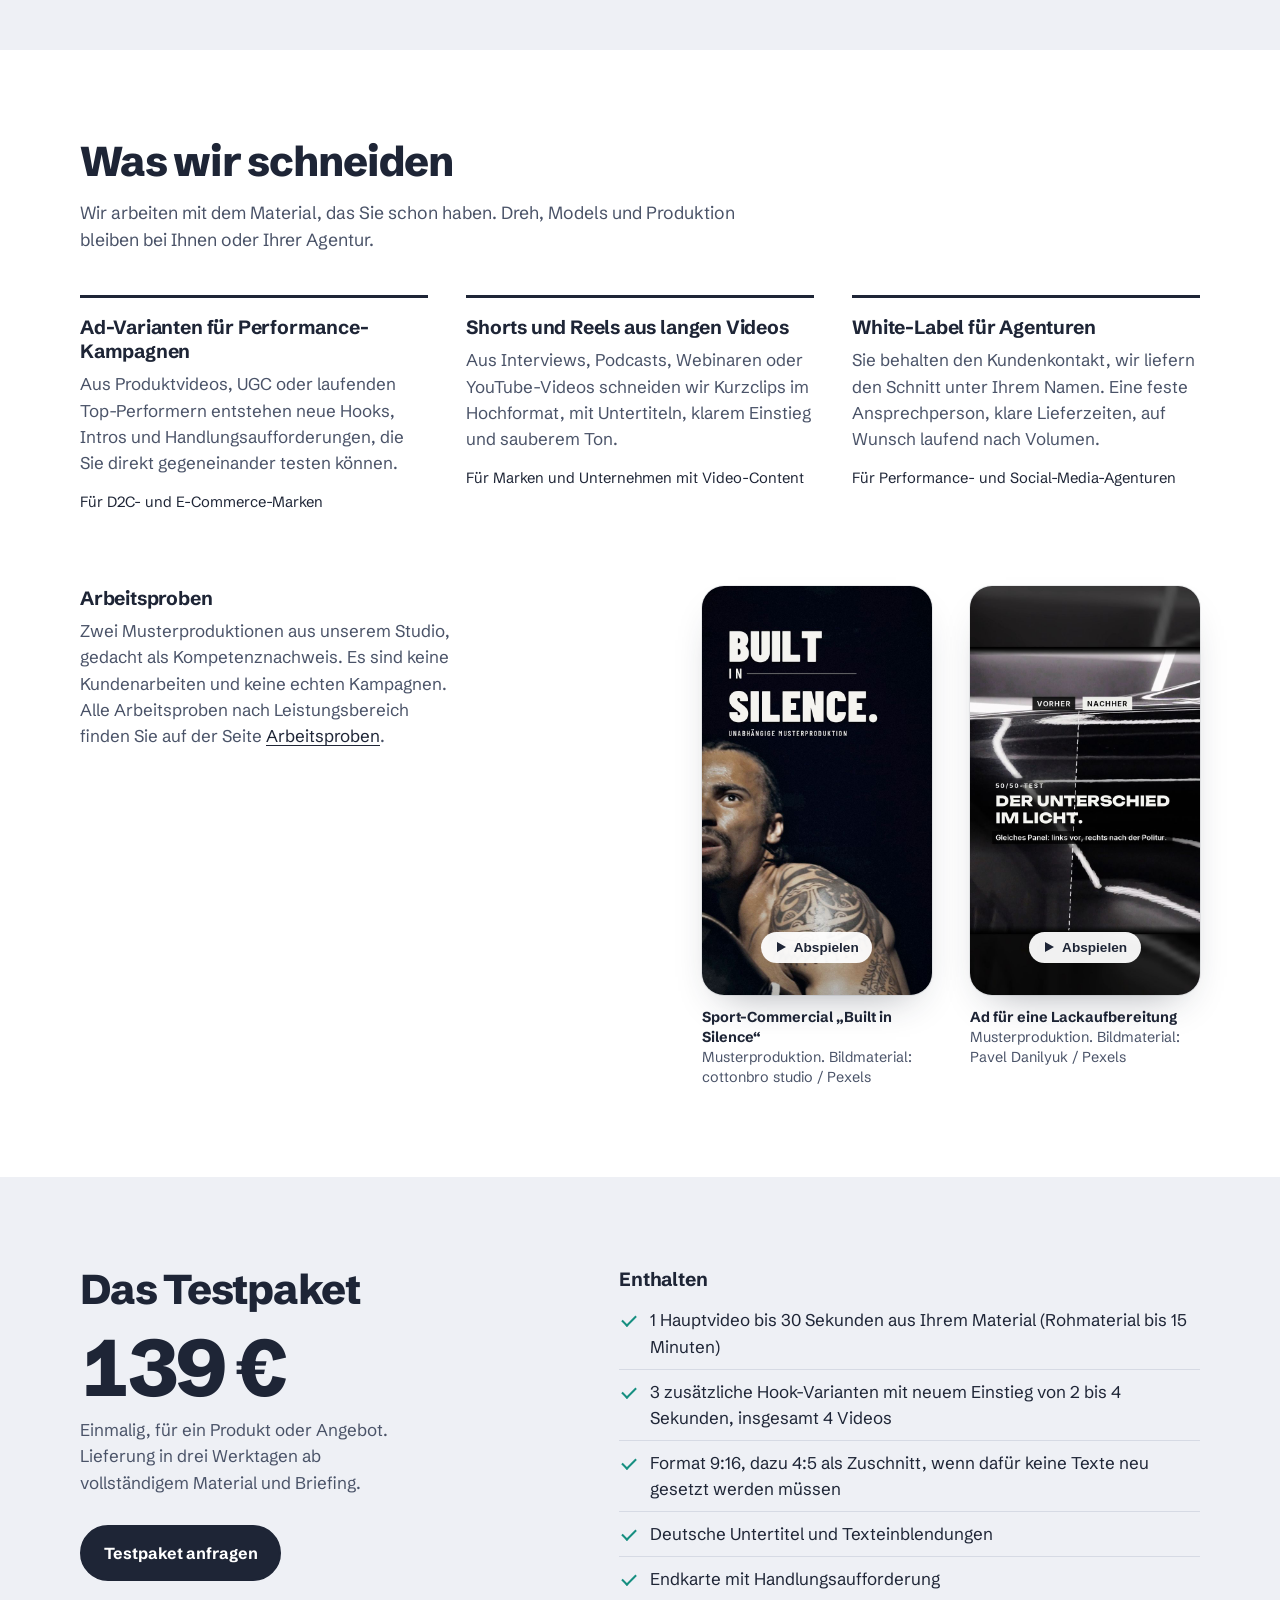
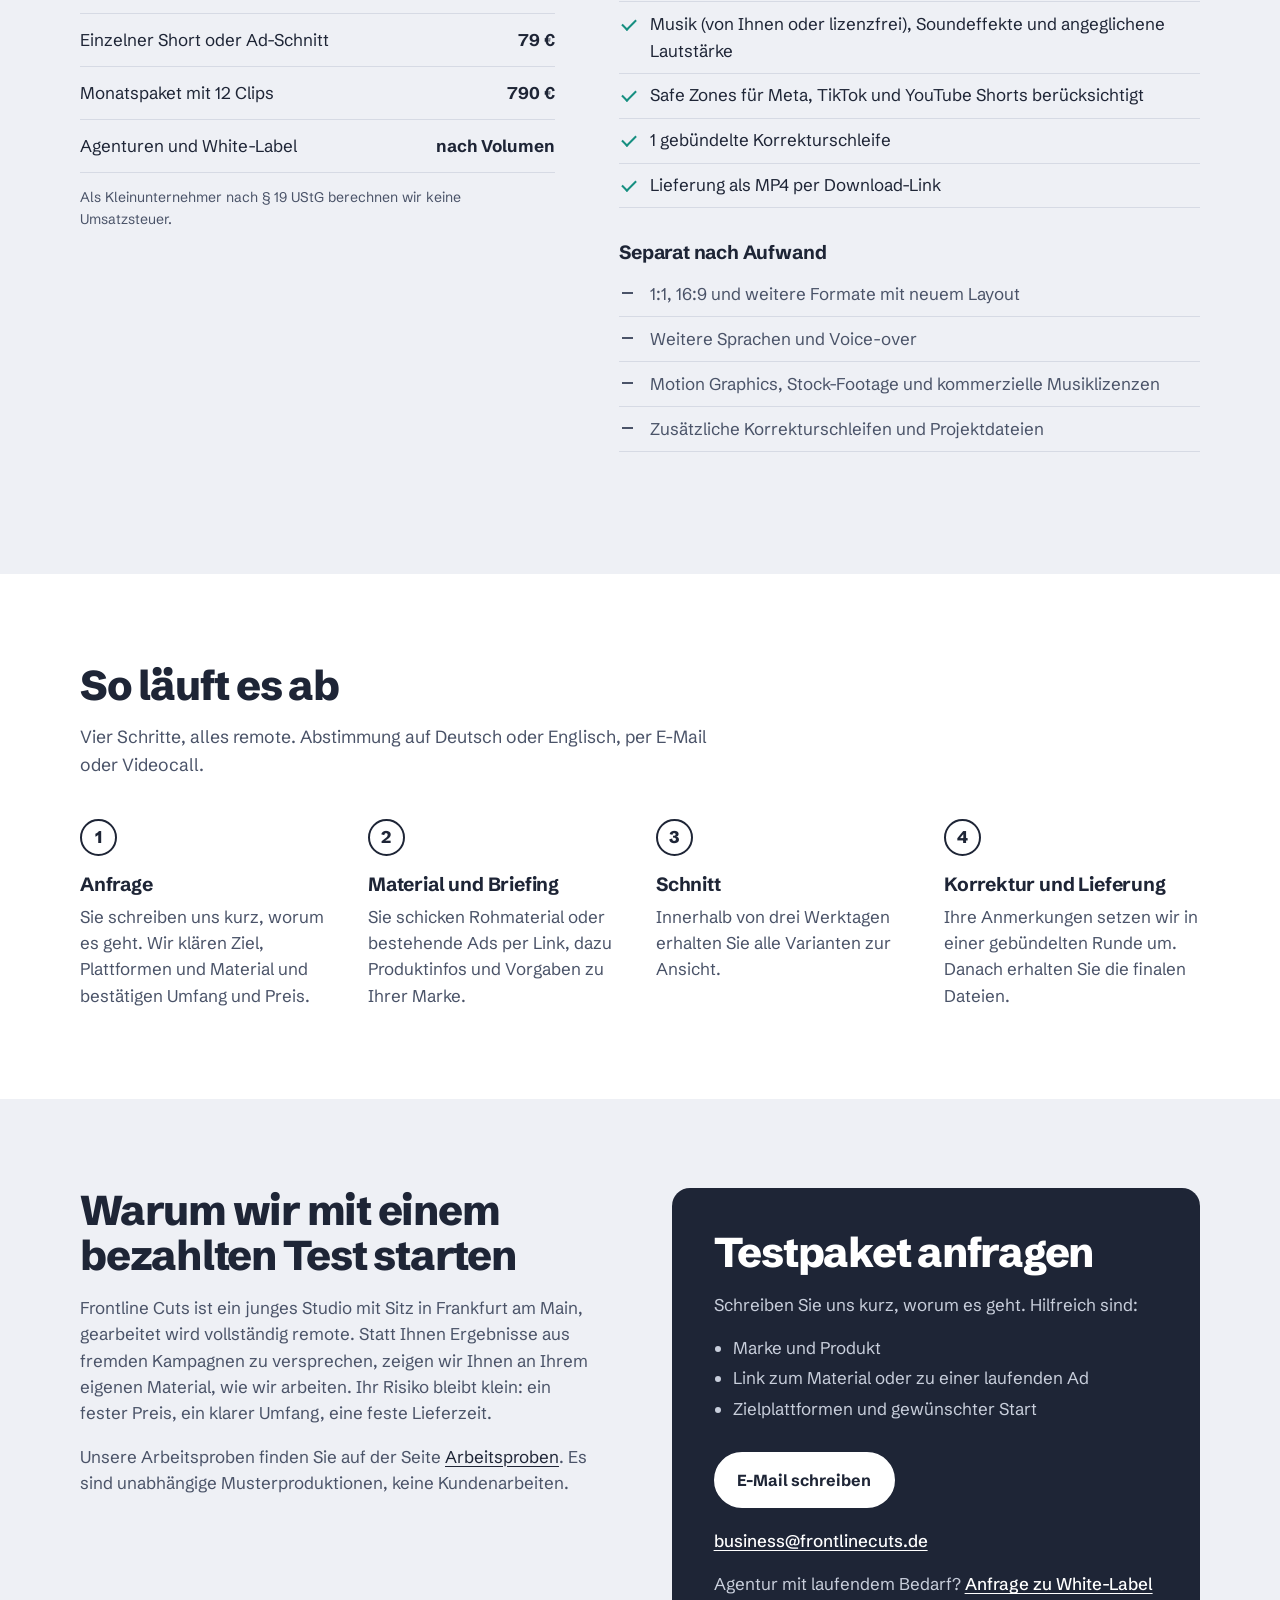
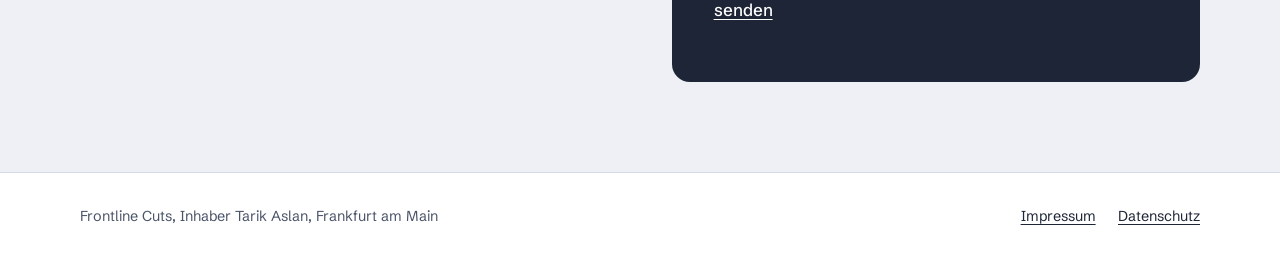
==== commit 34d757ec: "Arbeitsproben: Talk- und Interview-Proben vorerst entfernt Die re:publica-Clips sind urheberrechtlic" ====
--- a/index.html
+++ b/index.html
@@ -193,7 +193,7 @@
       <div>
         <h2>Warum wir mit einem bezahlten Test starten</h2>
         <p>Frontline Cuts ist ein junges Studio mit Sitz in Frankfurt am Main, gearbeitet wird vollständig remote. Statt Ihnen Ergebnisse aus fremden Kampagnen zu versprechen, zeigen wir Ihnen an Ihrem eigenen Material, wie wir arbeiten. Ihr Risiko bleibt klein: ein fester Preis, ein klarer Umfang, eine feste Lieferzeit.</p>
-        <p>Unsere Arbeitsproben, von Performance Ads bis zu Interview- und Talk-Clips, finden Sie auf der Seite <a href="arbeitsproben/">Arbeitsproben</a>. Es sind Musterproduktionen, keine Kundenarbeiten.</p>
+        <p>Unsere Arbeitsproben finden Sie auf der Seite <a href="arbeitsproben/">Arbeitsproben</a>. Es sind unabhängige Musterproduktionen, keine Kundenarbeiten.</p>
       </div>
       <div class="contact-card">
         <h2>Testpaket anfragen</h2>
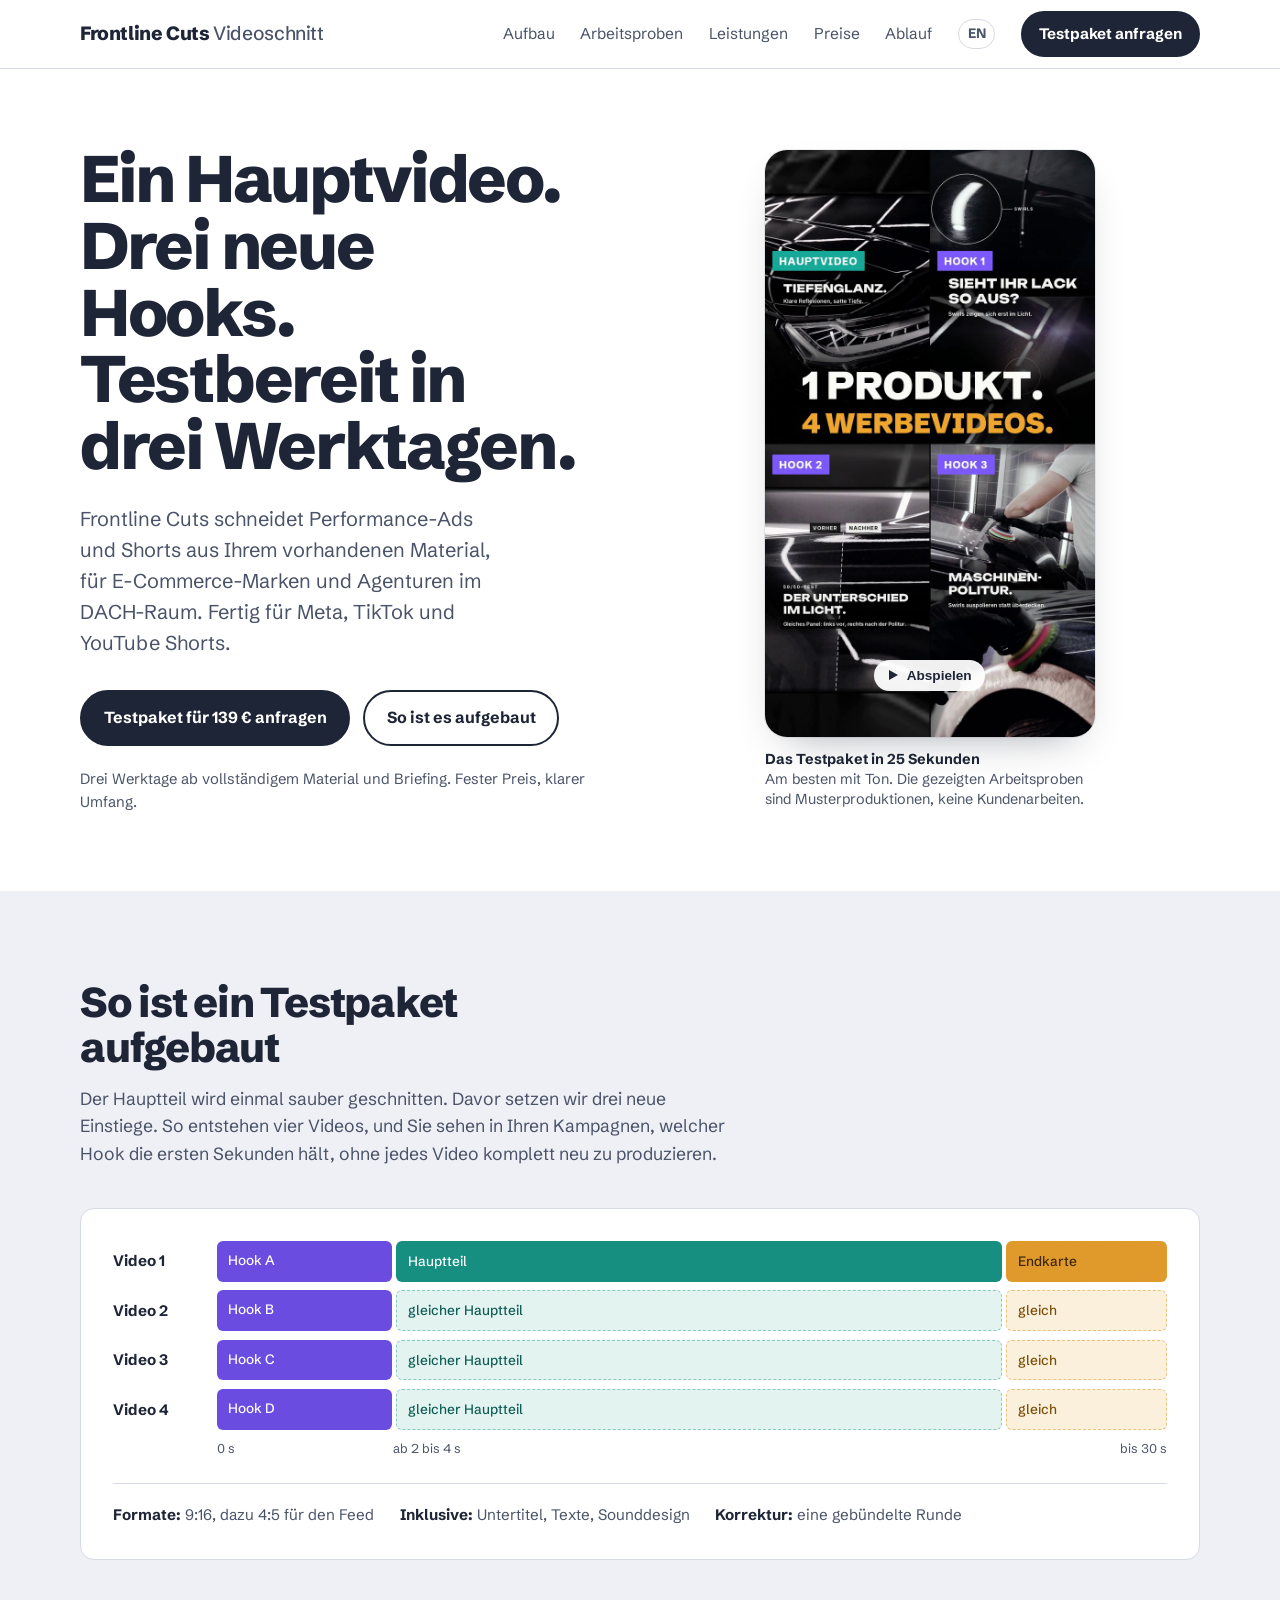
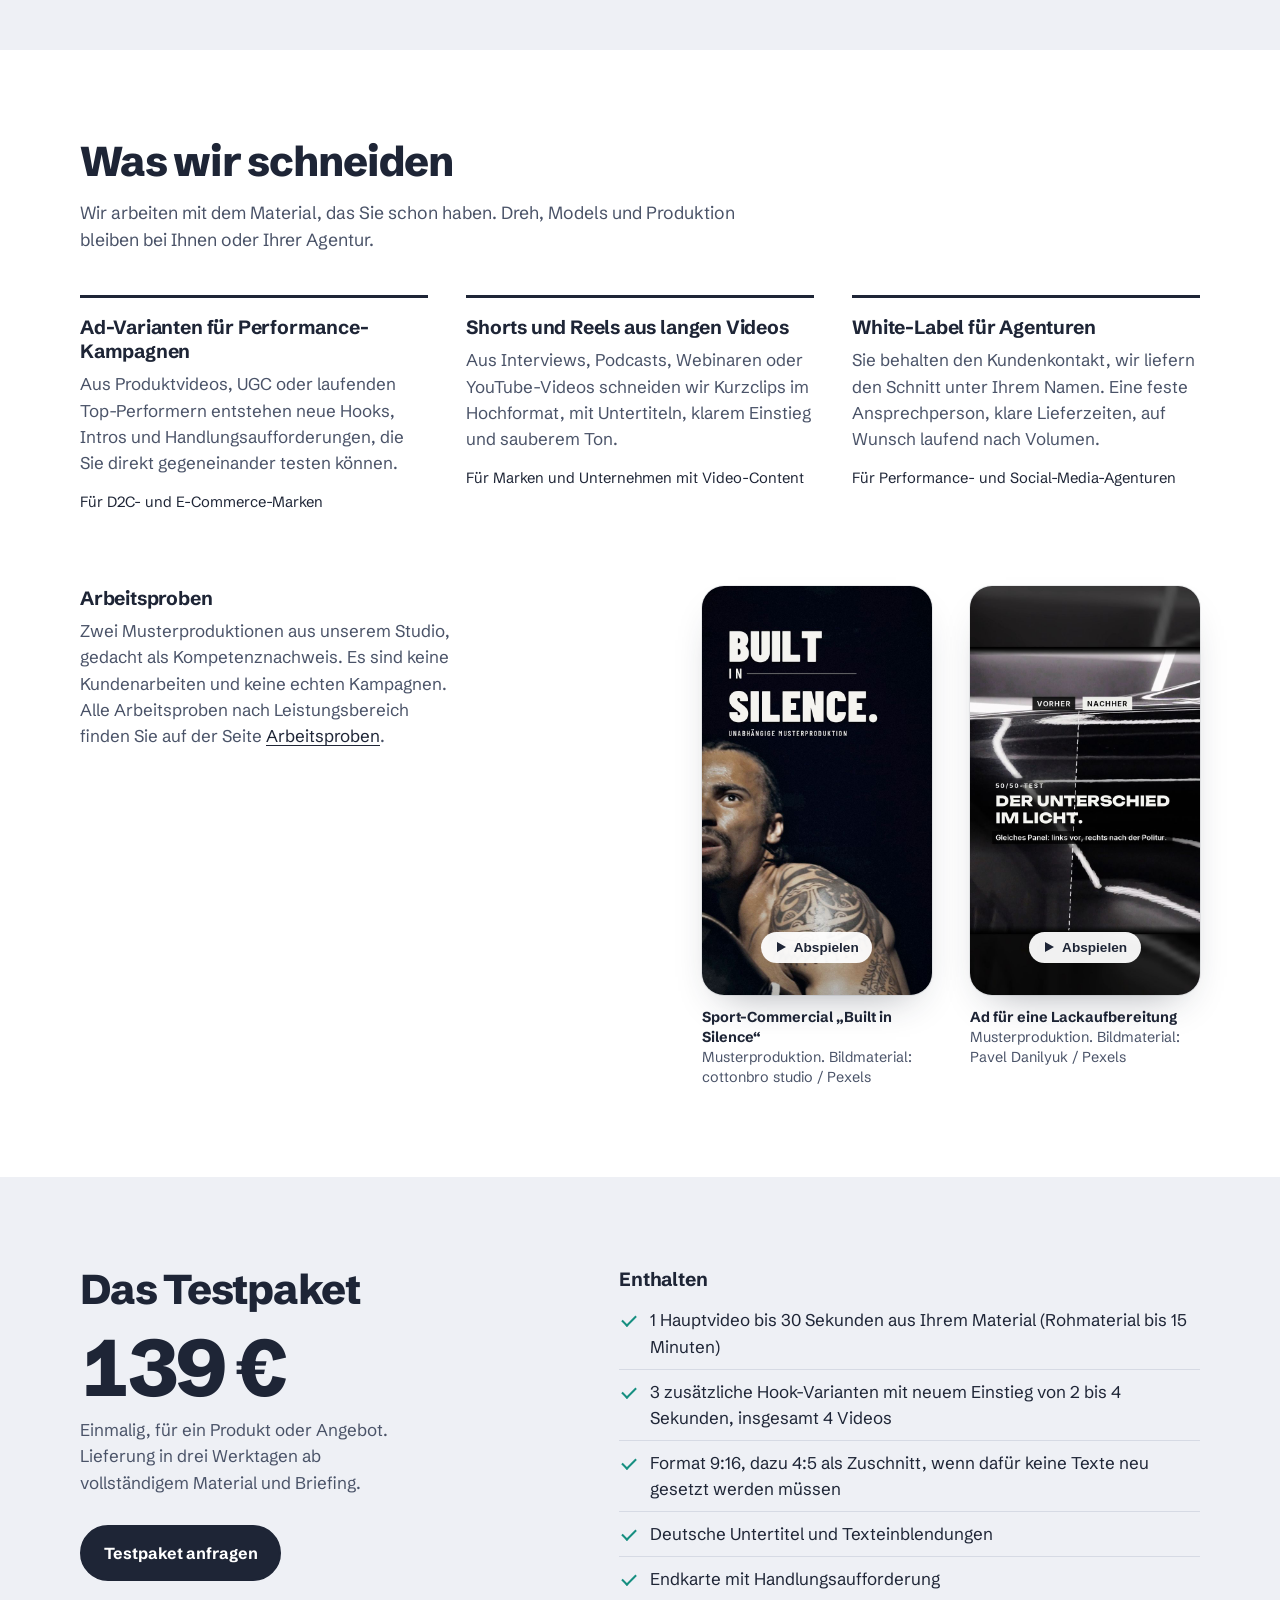
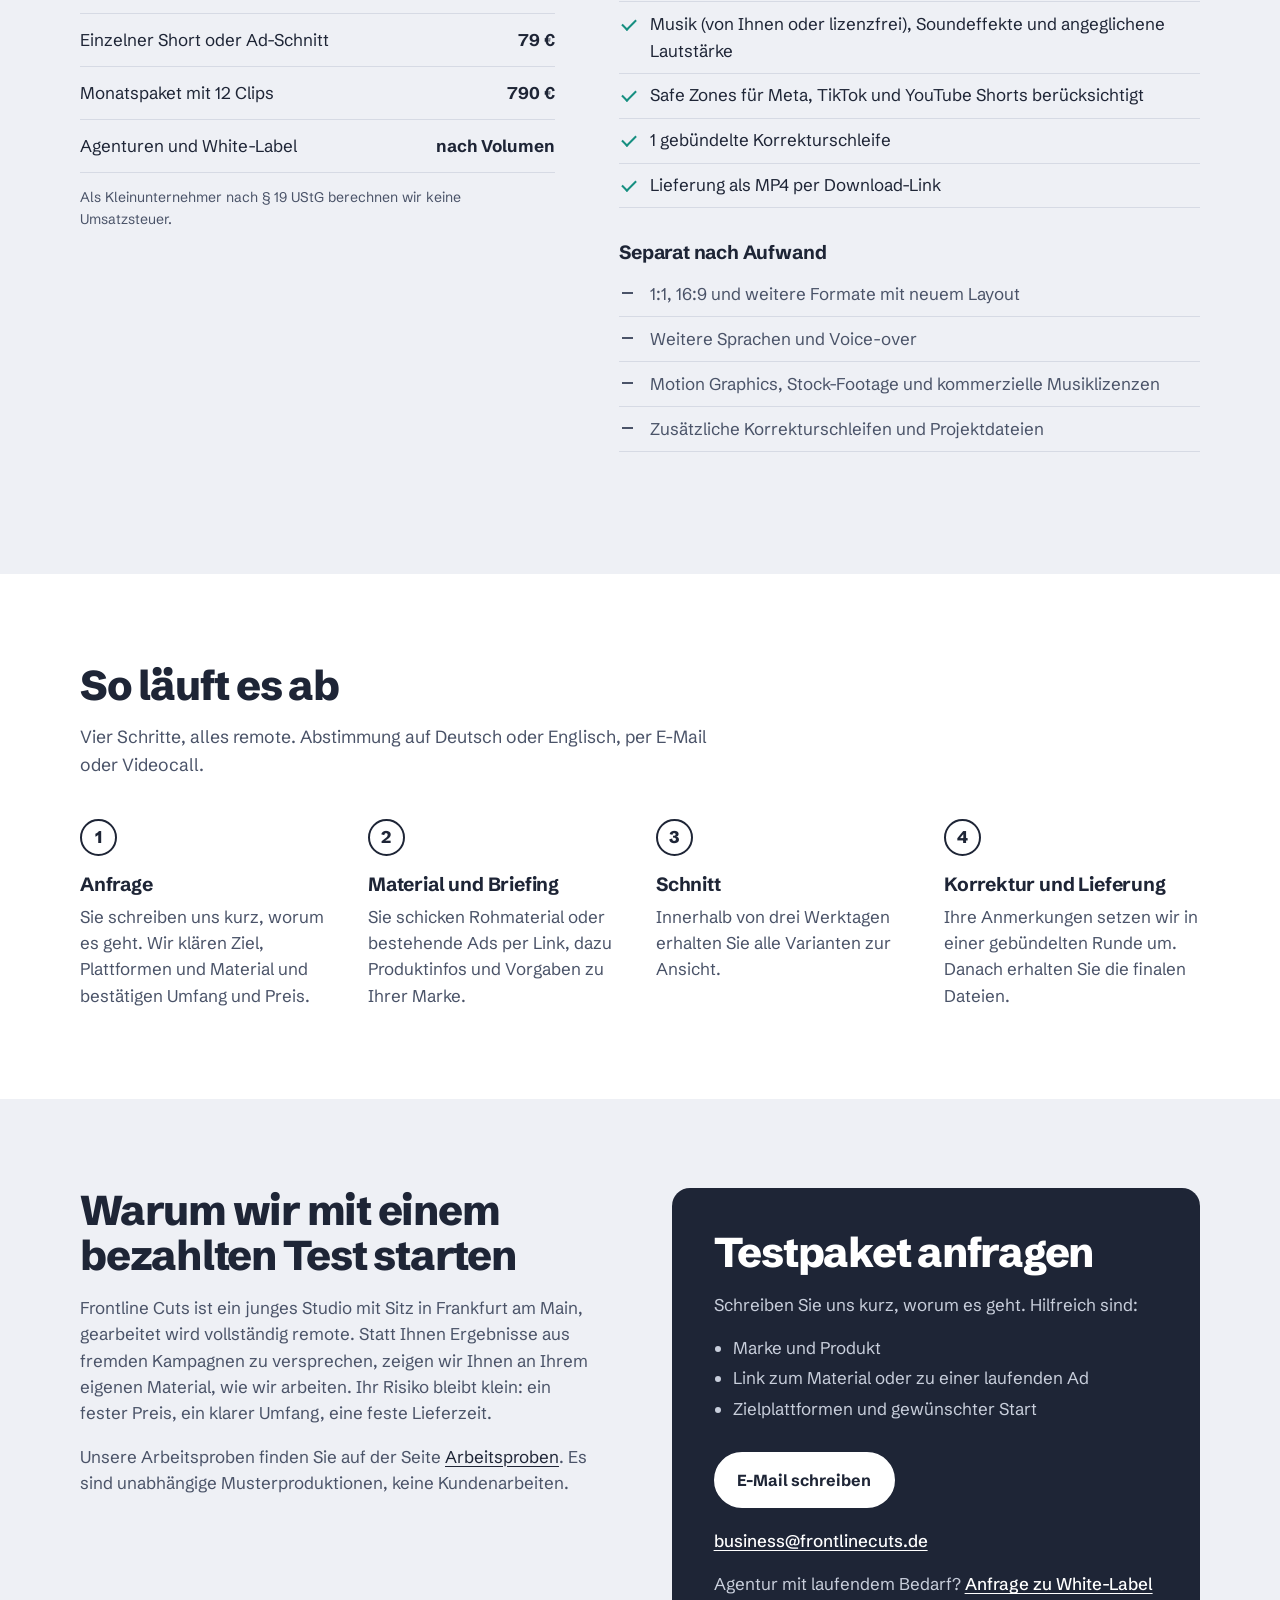
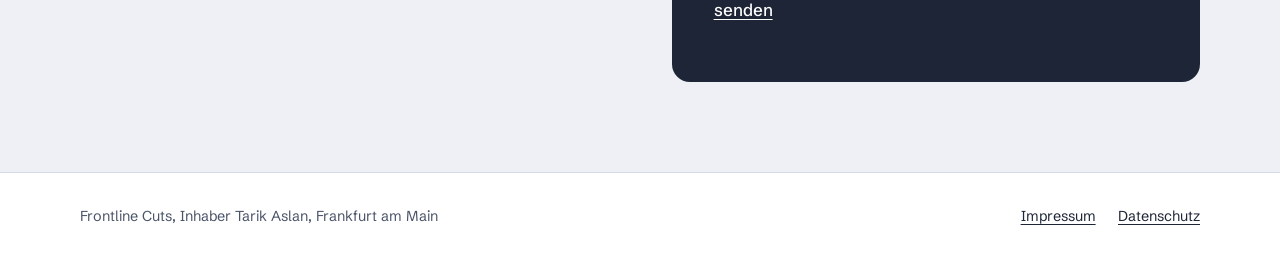
==== commit ec9a239e: "Englische Version: Startseite, Arbeitsproben und Datenschutz unter /en/, Sprachwechsel Co-Authored-B" ====
--- a/index.html
+++ b/index.html
@@ -9,6 +9,8 @@
 <meta property="og:description" content="Performance-Ads und Shorts aus Ihrem Material. Testpaket für 139 €, Lieferung in drei Werktagen.">
 <meta property="og:type" content="website">
 <meta property="og:url" content="https://frontlinecuts.de/">
+<link rel="alternate" hreflang="de" href="https://frontlinecuts.de/">
+<link rel="alternate" hreflang="en" href="https://frontlinecuts.de/en/">
 <link rel="preload" href="fonts/schibsted-grotesk-latin-800-normal.woff2" as="font" type="font/woff2" crossorigin>
 <link rel="stylesheet" href="style.css">
 <link rel="icon" href="data:image/svg+xml,%3Csvg xmlns='http://www.w3.org/2000/svg' viewBox='0 0 32 32'%3E%3Crect width='32' height='32' rx='7' fill='%231e2536'/%3E%3Crect x='7' y='9' width='5' height='14' rx='1.5' fill='%236a4ce0'/%3E%3Crect x='13.5' y='9' width='11.5' height='14' rx='1.5' fill='%23ffffff'/%3E%3C/svg%3E">
@@ -25,6 +27,7 @@
       <a href="#leistungen">Leistungen</a>
       <a href="#testpaket">Preise</a>
       <a href="#ablauf">Ablauf</a>
+      <a class="lang" href="en/" hreflang="en" lang="en" aria-label="English version">EN</a>
       <a class="btn" href="#kontakt">Testpaket anfragen</a>
     </nav>
   </div>
--- a/style.css
+++ b/style.css
@@ -44,7 +44,7 @@
 /* Header */
 .site-head { border-bottom: 1px solid var(--line); background: var(--paper); position: sticky; top: 0; z-index: 5; }
 .site-head .wrap { display: flex; align-items: center; justify-content: space-between; gap: 1.5rem; min-height: 68px; }
-.wordmark { font-weight: 800; font-size: 1.2rem; letter-spacing: -0.02em; text-decoration: none; color: var(--ink); }
+.wordmark { white-space: nowrap; font-weight: 800; font-size: 1.2rem; letter-spacing: -0.02em; text-decoration: none; color: var(--ink); }
 .wordmark span { color: var(--ink-soft); font-weight: 500; }
 .nav { display: flex; align-items: center; gap: 1.6rem; font-size: .975rem; }
 .nav a { text-decoration: none; color: var(--ink-soft); }
@@ -61,6 +61,7 @@
 .btn-quiet { background: transparent; color: var(--ink); }
 .btn-quiet:hover { background: var(--ink); border-color: var(--ink); color: #fff; }
 .nav .btn { padding: .55rem 1rem; font-size: .95rem; color: #fff; }
+.nav .lang { font-size: .85rem; font-weight: 600; padding: .2rem .55rem; border: 1px solid var(--line); border-radius: 999px; }
 
 /* Hero */
 .hero { padding: clamp(2.5rem, 6vw, 5rem) 0 clamp(3rem, 6vw, 5rem); }
@@ -225,6 +226,8 @@
   .services { grid-template-columns: 1fr; }
   .steps { grid-template-columns: 1fr 1fr; }
   .nav a:not(.btn) { display: none; }
+  .nav a.lang { display: inline-block; }
+  .nav { gap: .9rem; }
   .variant:nth-child(2) { margin-top: 1.2rem; }
   .variant:nth-child(3) { margin-top: 2.4rem; }
   .feature { width: min(100%, 300px); }
@@ -234,6 +237,9 @@
 }
 @media (max-width: 560px) {
   body { font-size: 1rem; }
+  .nav { gap: .6rem; }
+  .nav .btn { padding: .5rem .75rem; font-size: .85rem; white-space: nowrap; }
+  .nav .lang { font-size: .78rem; padding: .15rem .45rem; }
   .steps { grid-template-columns: 1fr; }
   .tl-row, .tl-axis { grid-template-columns: 3.6rem minmax(0, 1fr); gap: .5rem; }
   .clip { font-size: .72rem; padding: .45rem .4rem; }
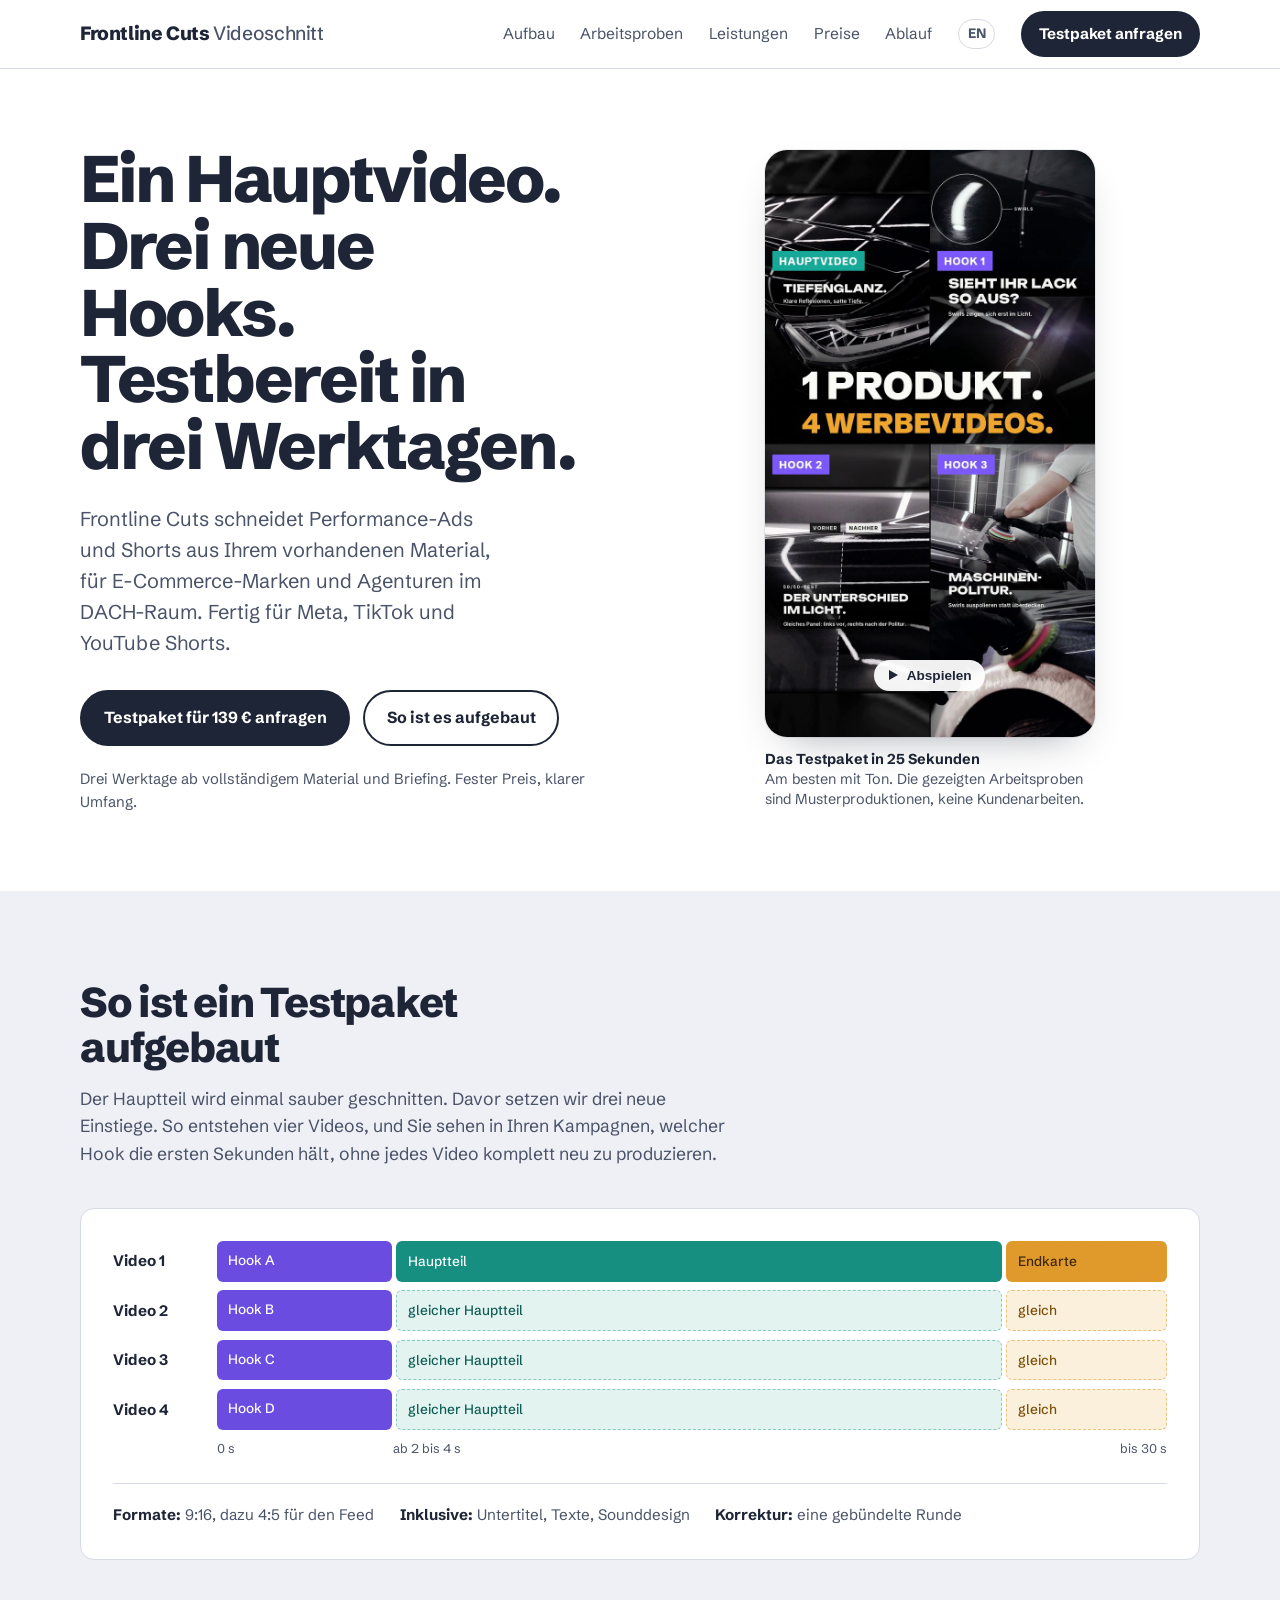
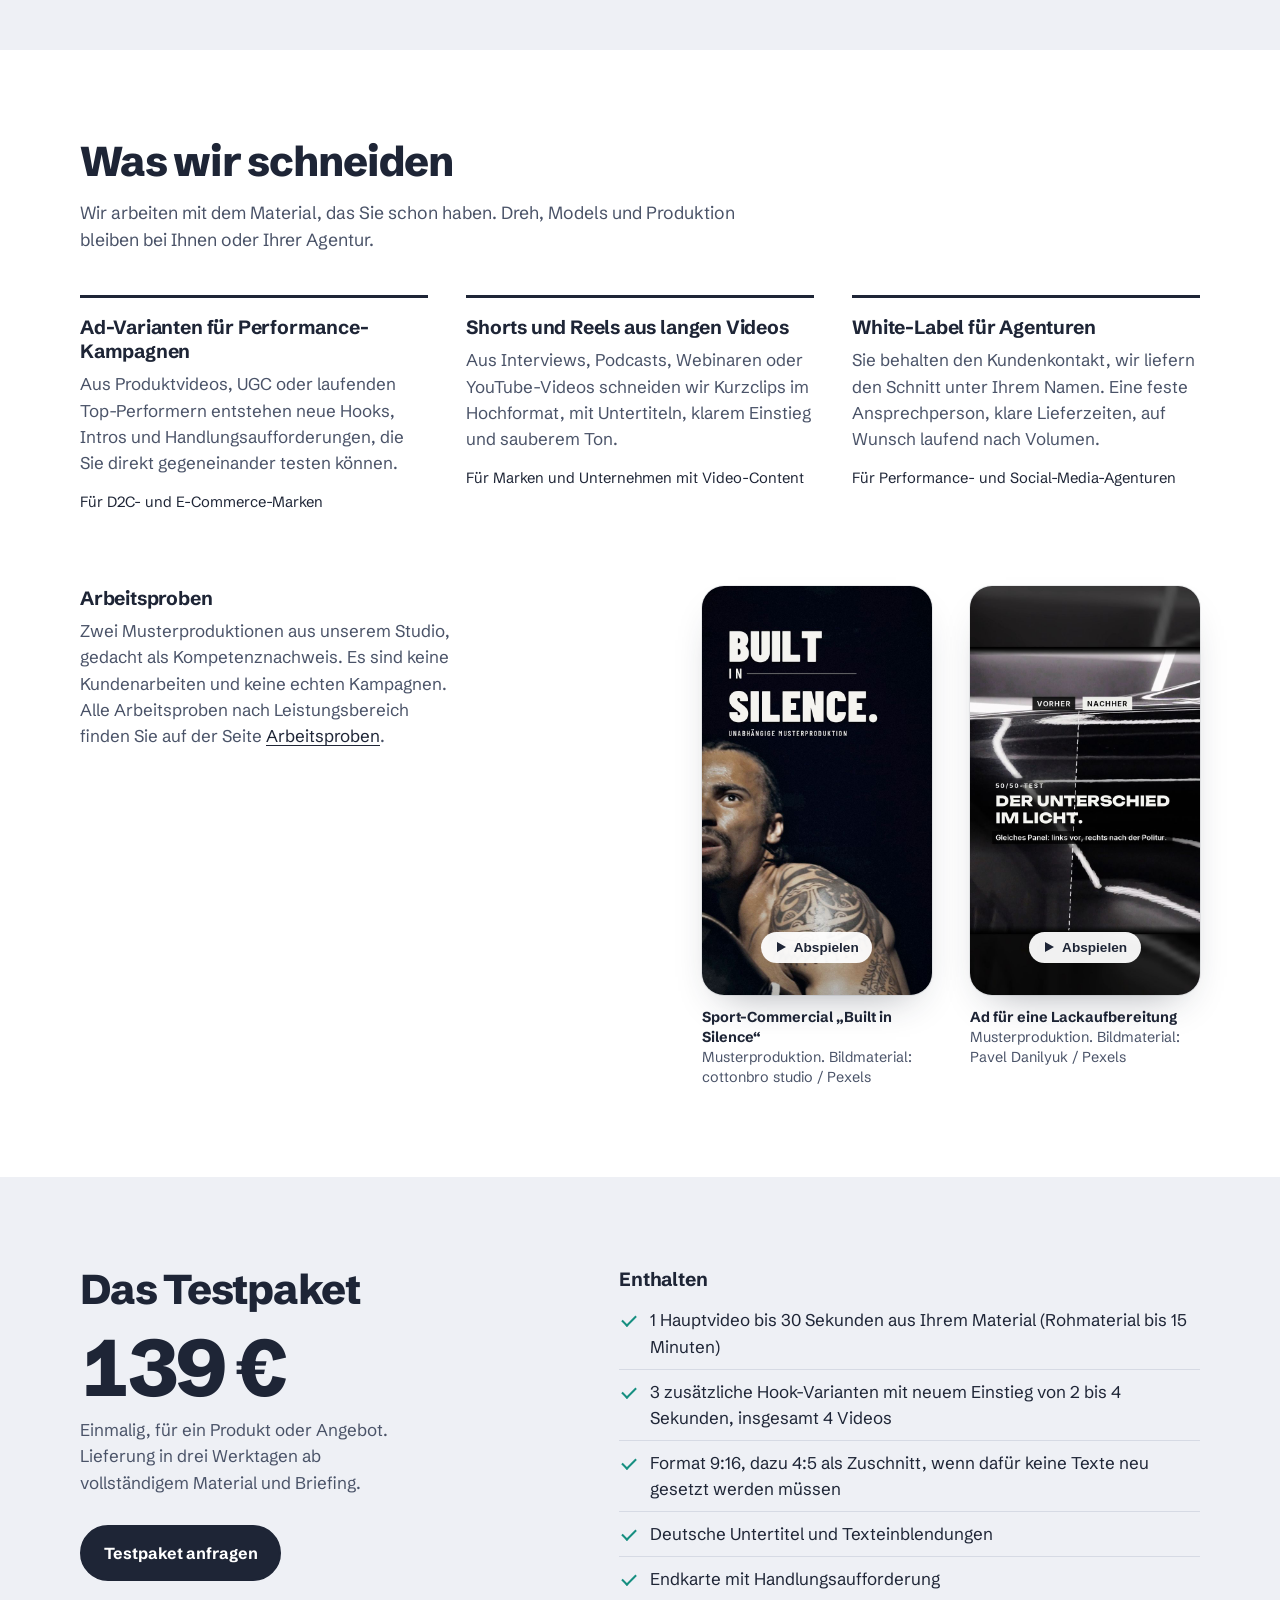
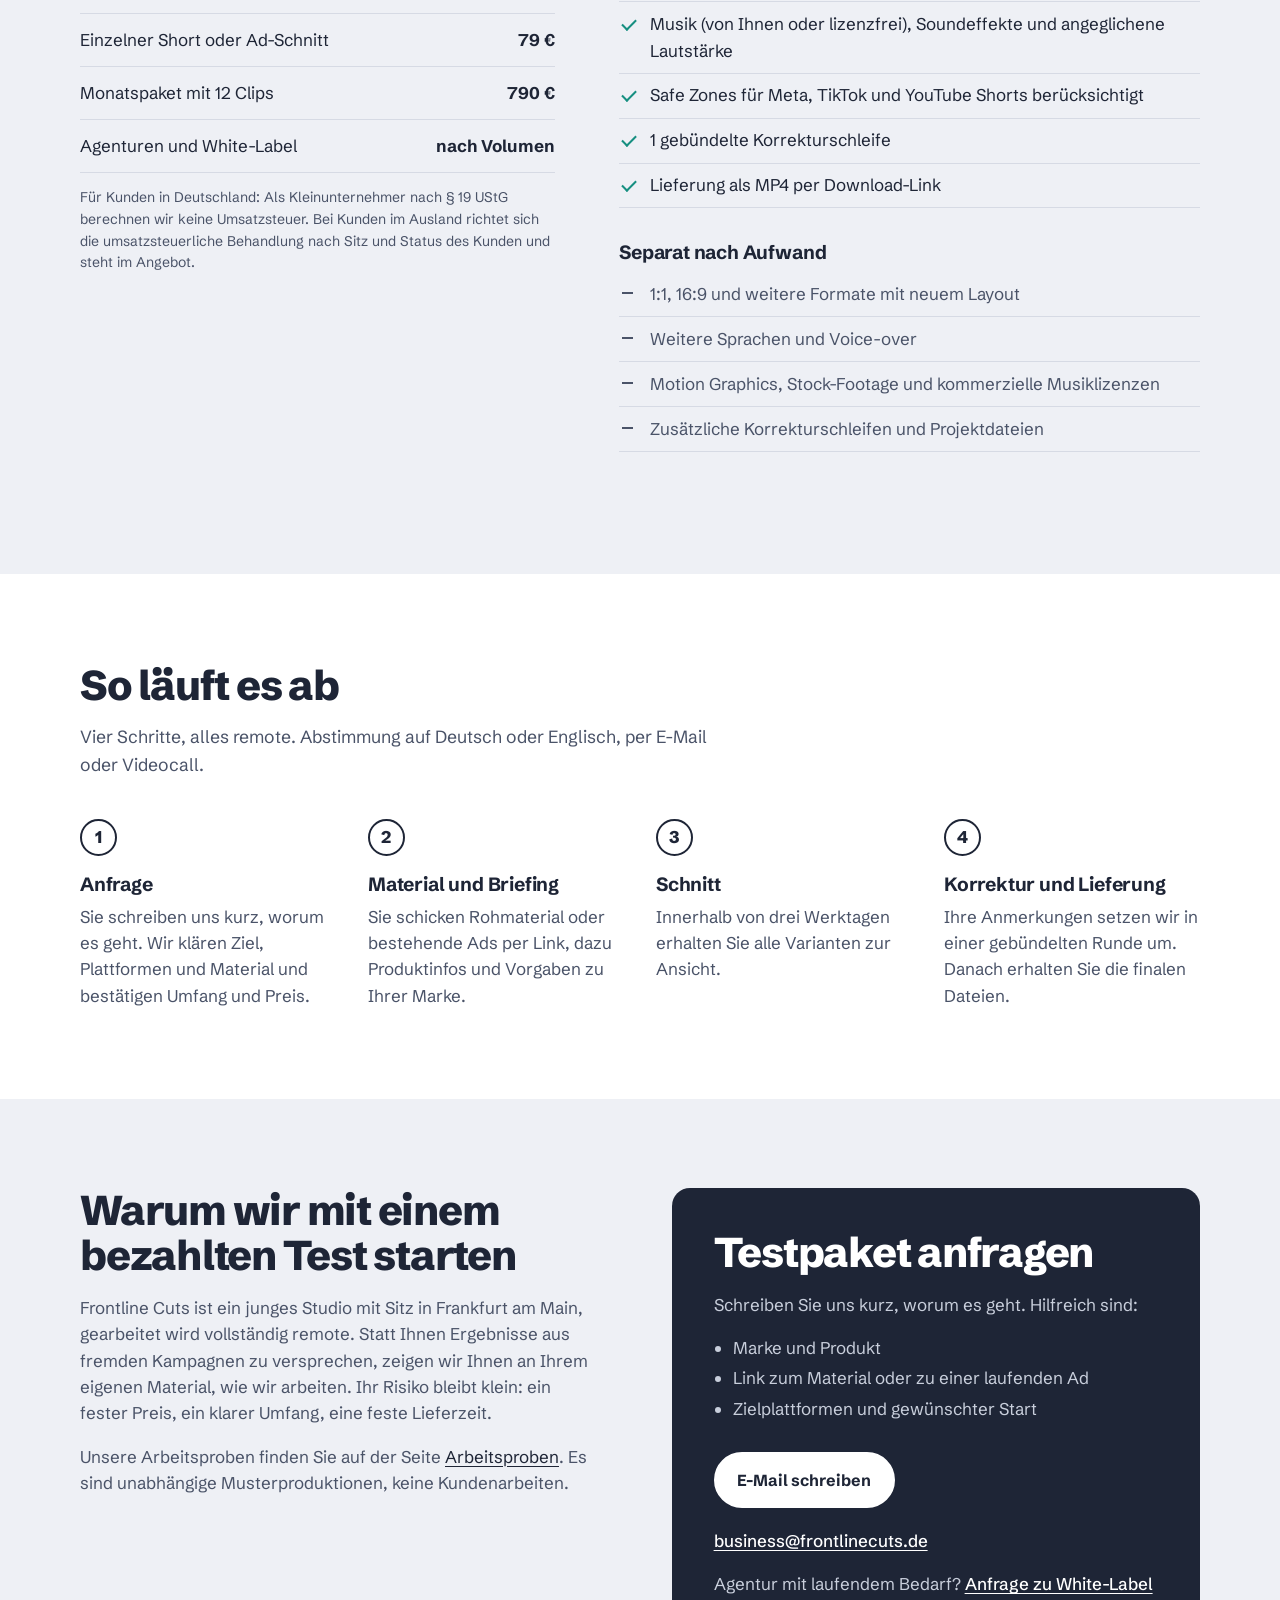
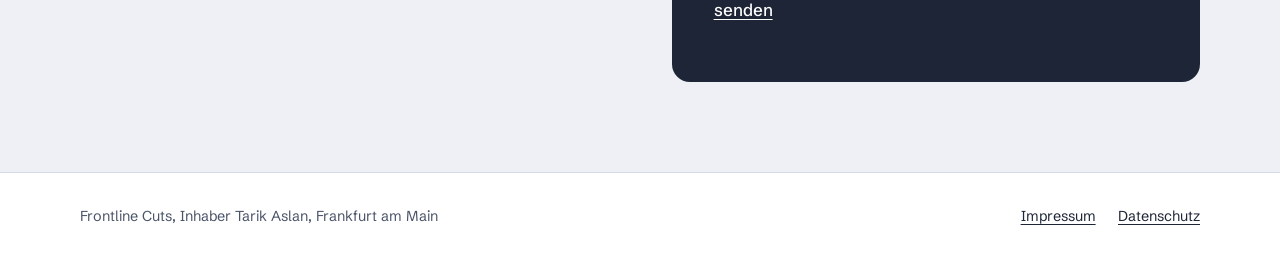
==== commit 35e33124: "Preisbereich: keine pauschale Umsatzsteueraussage für Auslandskunden (DE/EN) Co-Authored-By: Claude " ====
--- a/index.html
+++ b/index.html
@@ -152,7 +152,7 @@
           <li><span>Monatspaket mit 12 Clips</span><span>790 €</span></li>
           <li><span>Agenturen und White-Label</span><span>nach Volumen</span></li>
         </ul>
-        <p class="tax">Als Kleinunternehmer nach § 19 UStG berechnen wir keine Umsatzsteuer.</p>
+        <p class="tax">Für Kunden in Deutschland: Als Kleinunternehmer nach § 19 UStG berechnen wir keine Umsatzsteuer. Bei Kunden im Ausland richtet sich die umsatzsteuerliche Behandlung nach Sitz und Status des Kunden und steht im Angebot.</p>
       </div>
       <div class="scope">
         <h3>Enthalten</h3>
